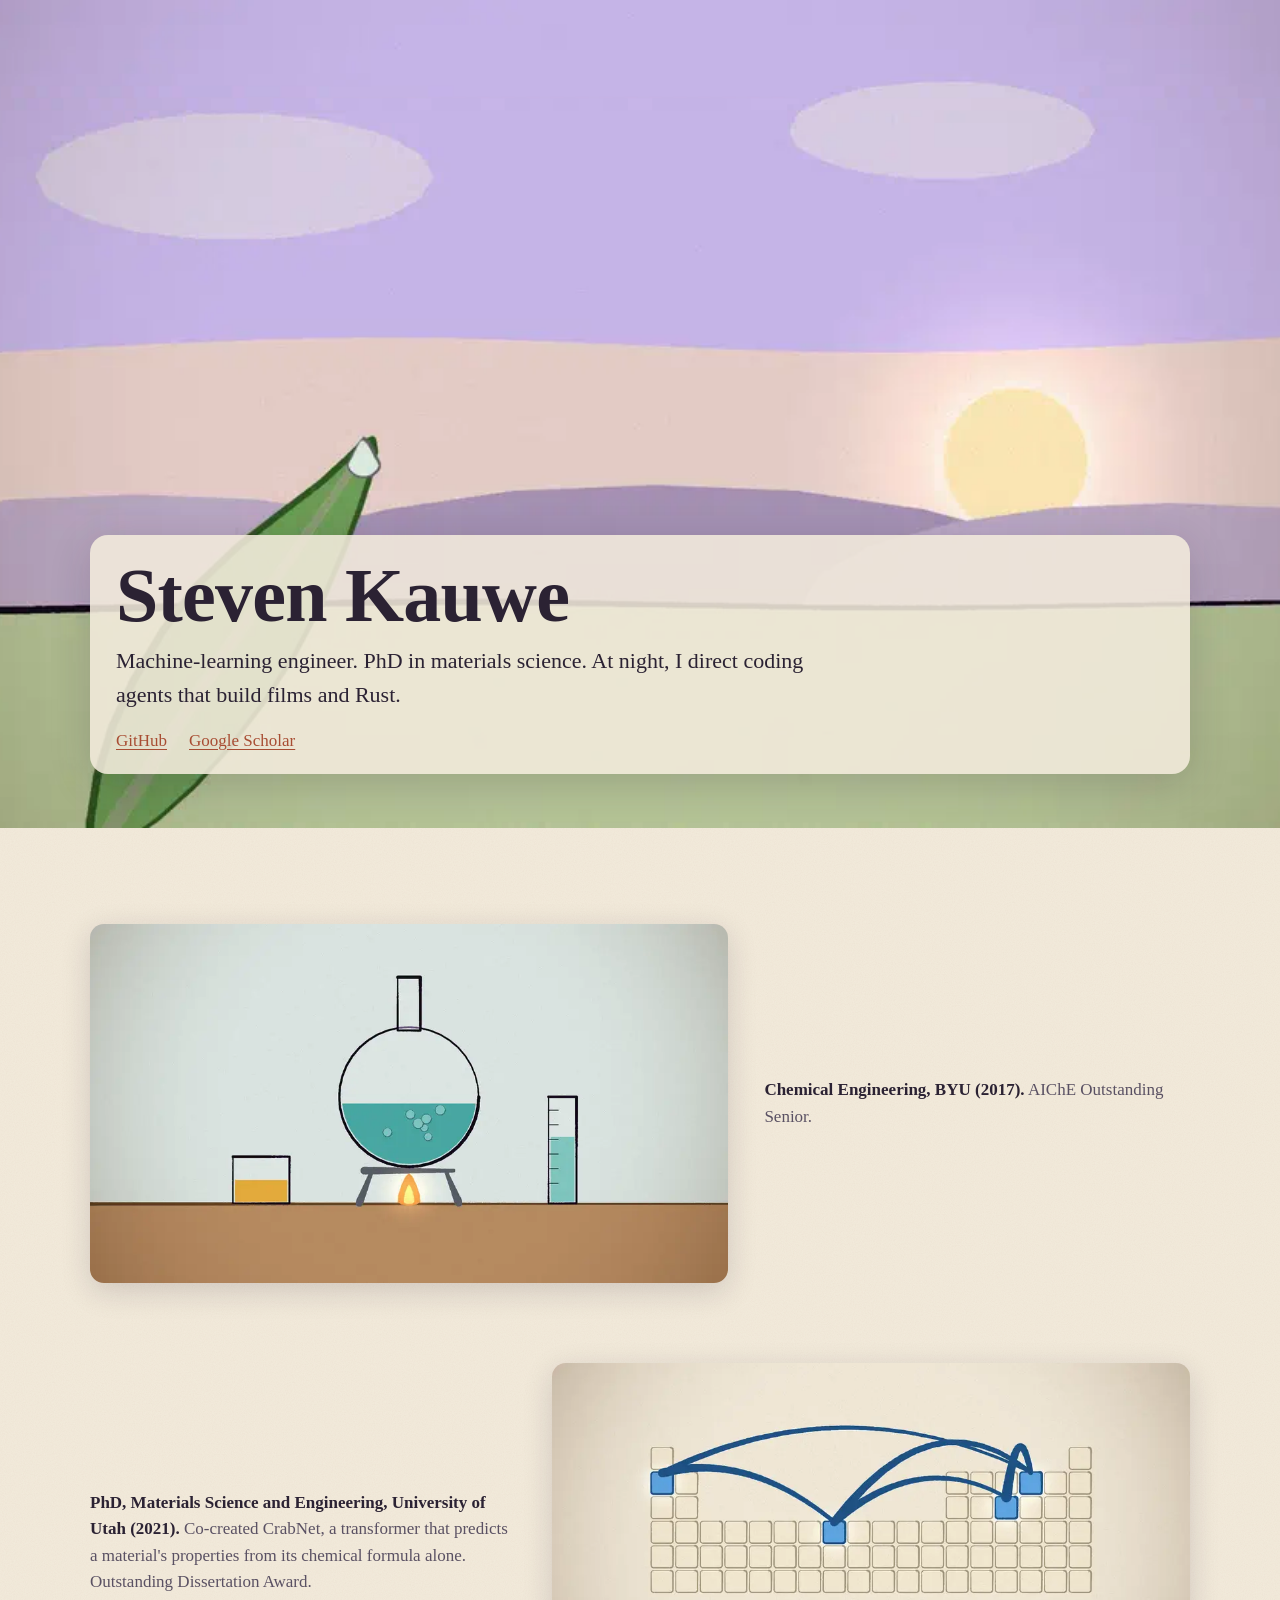
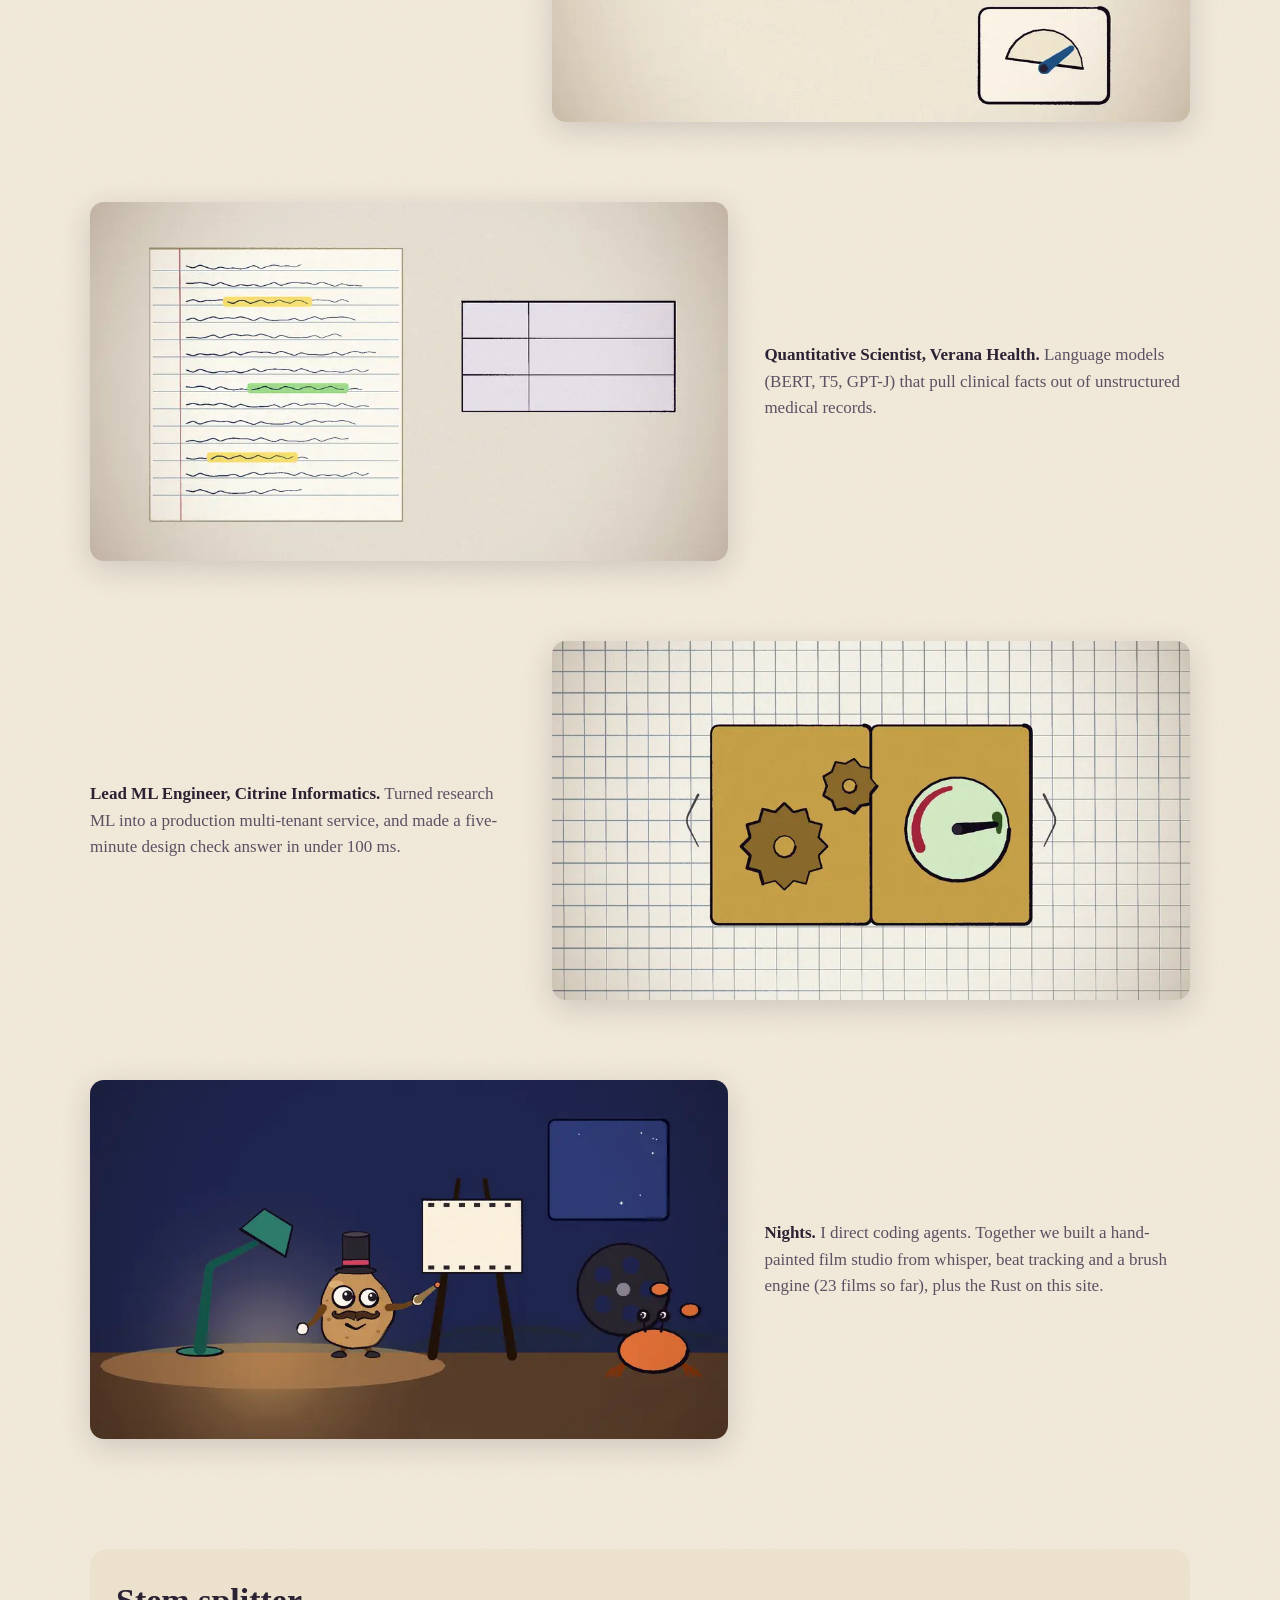
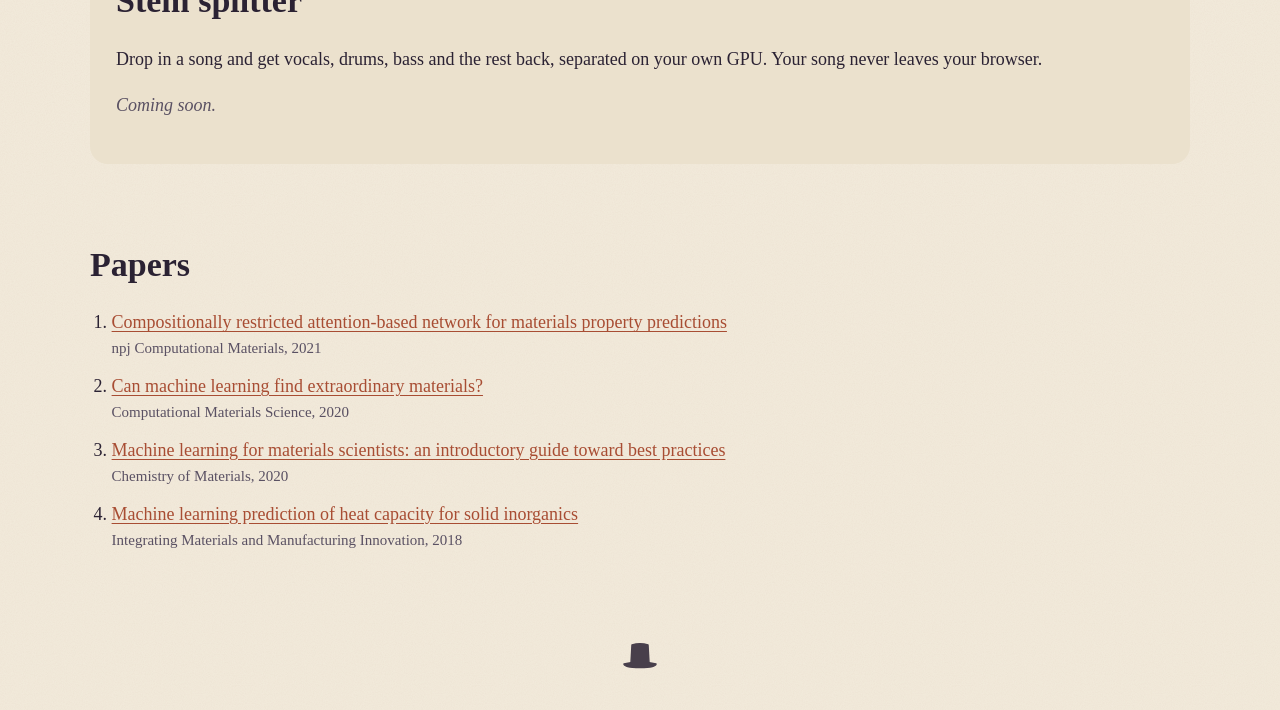
==== index.html @ c87d3f02 "Minor robustness: panel fallback, forced-colors hat, Career heading, favicon - .hero-text: plain var" ====
<!DOCTYPE html>
<html lang="en">
<head>
  <meta charset="utf-8">
  <meta name="viewport" content="width=device-width, initial-scale=1">
  <title>Steven Kauwe</title>
  <meta name="description" content="Machine-learning engineer. PhD in materials science. At night, I direct coding agents that build films and Rust.">
  <meta property="og:title" content="Steven Kauwe">
  <meta property="og:description" content="Machine-learning engineer. PhD in materials science. At night, I direct coding agents that build films and Rust.">
  <meta property="og:image" content="https://stevenkauwe.github.io/img/loops/hero-still.webp">
  <link rel="icon" href="img/hat.svg">
  <link rel="stylesheet" href="style.css">
  <script src="loops.js" defer></script>
</head>
<body>
  <header class="hero">
    <img class="loop" data-loop="img/loops/hero.webp" src="img/loops/hero-still.webp" width="960" height="540" alt="">
    <div class="hero-text">
      <h1>Steven Kauwe</h1>
      <p class="lede">Machine-learning engineer. PhD in materials science. At night, I direct coding agents that build films and Rust.</p>
      <nav class="links" aria-label="Elsewhere">
        <a href="https://github.com/StevenKauwe">GitHub</a>
        <a href="https://scholar.google.com/citations?user=4r-K7YAAAAAJ">Google Scholar</a>
      </nav>
    </div>
  </header>

  <main>
    <section class="chapters" aria-labelledby="career-h">
      <h2 id="career-h" class="vh">Career</h2>
      <figure class="chapter">
        <img class="loop" data-loop="img/loops/byu.webp" src="img/loops/byu-still.webp" width="960" height="540" loading="lazy"
          alt="Painted loop: lab glassware on a bench; a flask bubbles over into a column of mixing colour.">
        <figcaption><strong>Chemical Engineering, BYU (2017).</strong> AIChE Outstanding Senior.</figcaption>
      </figure>
      <figure class="chapter">
        <img class="loop" data-loop="img/loops/utah.webp" src="img/loops/utah-still.webp" width="960" height="540" loading="lazy"
          alt="Painted loop: periodic-table tiles light up as a formula assembles; ink attention lines arc between the elements and a number blooms out.">
        <figcaption><strong>PhD, Materials Science and Engineering, University of Utah (2021).</strong> Co-created CrabNet, a transformer that predicts a material's properties from its chemical formula alone. Outstanding Dissertation Award.</figcaption>
      </figure>
      <figure class="chapter">
        <img class="loop" data-loop="img/loops/verana.webp" src="img/loops/verana-still.webp" width="960" height="540" loading="lazy"
          alt="Painted loop: a pile of handwritten notes; highlighted phrases lift off the page and settle into a tidy table.">
        <figcaption><strong>Quantitative Scientist, Verana Health.</strong> Language models (BERT, T5, GPT-J) that pull clinical facts out of unstructured medical records.</figcaption>
      </figure>
      <figure class="chapter">
        <img class="loop" data-loop="img/loops/citrine.webp" src="img/loops/citrine-still.webp" width="960" height="540" loading="lazy"
          alt="Painted loop: a notebook sketch folds itself into a humming machine with gears and gauges, and a dial snaps from five minutes to under a hundred milliseconds.">
        <figcaption><strong>Lead ML Engineer, Citrine Informatics.</strong> Turned research ML into a production multi-tenant service, and made a five-minute design check answer in under 100 ms.</figcaption>
      </figure>
      <figure class="chapter">
        <img class="loop" data-loop="img/loops/nights.webp" src="img/loops/nights-still.webp" width="960" height="540" loading="lazy"
          alt="Painted loop: a desk lamp at night; Spud the potato, in his top hat, paints a film cell while a small crab turns the reel.">
        <figcaption><strong>Nights.</strong> I direct coding agents. Together we built a hand-painted film studio from whisper, beat tracking and a brush engine (23 films so far), plus the Rust on this site.</figcaption>
      </figure>
    </section>

    <section class="splitter" id="stems" aria-labelledby="stems-h">
      <h2 id="stems-h">Stem splitter</h2>
      <p>Drop in a song and get vocals, drums, bass and the rest back, separated on your own GPU. Your song never leaves your browser.</p>
      <p class="soon">Coming soon.</p>
    </section>

    <section class="papers" aria-labelledby="papers-h">
      <h2 id="papers-h">Papers</h2>
      <ol>
        <li><a href="https://doi.org/10.1038/s41524-021-00545-1">Compositionally restricted attention-based network for materials property predictions</a> <span>npj Computational Materials, 2021</span></li>
        <li><a href="https://doi.org/10.1016/j.commatsci.2019.109498">Can machine learning find extraordinary materials?</a> <span>Computational Materials Science, 2020</span></li>
        <li><a href="https://doi.org/10.1021/acs.chemmater.0c01907">Machine learning for materials scientists: an introductory guide toward best practices</a> <span>Chemistry of Materials, 2020</span></li>
        <li><a href="https://doi.org/10.1007/s40192-018-0108-9">Machine learning prediction of heat capacity for solid inorganics</a> <span>Integrating Materials and Manufacturing Innovation, 2018</span></li>
      </ol>
    </section>
  </main>

  <footer>
    <a class="hat" href="potato/" title="This is the whole website" aria-label="A potato's music video"><span class="hat-mark"></span></a>
  </footer>
</body>
</html>
---- style.css ----
/* Paper and ink. Colour comes only from the paintings. */
:root {
  --paper: #f3ebdc; --paper-2: #ebe1cd; --ink: #2b2233; --ink-soft: #5a5163; --accent: #a84d33;
  --grain: url("data:image/svg+xml,%3Csvg xmlns='http://www.w3.org/2000/svg' width='240' height='240'%3E%3Cfilter id='n'%3E%3CfeTurbulence type='fractalNoise' baseFrequency='.9' numOctaves='3' stitchTiles='stitch'/%3E%3CfeColorMatrix values='0 0 0 0 .45 0 0 0 0 .36 0 0 0 0 .25 0 0 0 .09 0'/%3E%3C/filter%3E%3Crect width='240' height='240' filter='url(%23n)'/%3E%3C/svg%3E");
  color-scheme: light dark;
}
@media (prefers-color-scheme: dark) {
  :root { --paper: #1f1b26; --paper-2: #29232f; --ink: #f1e8d8; --ink-soft: #c9bfae; --accent: #f2a283; }
}
* { box-sizing: border-box; }
html { -webkit-text-size-adjust: 100%; }
body {
  margin: 0; background: var(--paper) var(--grain); color: var(--ink);
  font: 18px/1.55 "Iowan Old Style", "Palatino Linotype", Palatino, Charter, Georgia, serif;
}
a { color: var(--accent); text-underline-offset: .18em; }
img { display: block; max-width: 100%; height: auto; }

.hero { position: relative; min-height: min(92vh, 860px); display: grid; align-items: end; overflow: hidden; }
.hero > img { position: absolute; inset: 0; width: 100%; height: 100%; object-fit: cover; }
.hero-text {
  position: relative; margin: 0 auto 6vh; width: min(1100px, calc(100% - 32px)); padding: 22px 26px 20px;
  background: var(--paper);
  background: color-mix(in srgb, var(--paper) 88%, transparent); border-radius: 18px;
  box-shadow: 0 10px 40px rgba(40, 25, 50, .18);
}
h1 { margin: 0; font-size: clamp(40px, 7vw, 76px); line-height: 1; letter-spacing: -.01em; }
.lede { margin: .5em 0 .7em; max-width: 34em; font-size: clamp(18px, 2.2vw, 22px); color: var(--ink); }
.links { display: flex; gap: 22px; flex-wrap: wrap; font-size: 17px; }

main { width: min(1100px, calc(100% - 32px)); margin: 0 auto; }
h2 { font-size: clamp(26px, 3.4vw, 34px); margin: 2.2em 0 .5em; }

.chapters { display: grid; gap: clamp(36px, 7vw, 80px); margin-top: clamp(40px, 8vw, 96px); }
.chapter { margin: 0; display: grid; gap: 14px; }
.chapter img { border-radius: 14px; box-shadow: 0 8px 30px rgba(40, 25, 50, .16); background: var(--paper-2); aspect-ratio: 16 / 9; }
.chapter figcaption { font-size: 17px; max-width: 46em; color: var(--ink-soft); }
.chapter figcaption strong { color: var(--ink); }
@media (min-width: 900px) {
  .chapter { grid-template-columns: 3fr 2fr; align-items: center; gap: 36px; }
  /* alternate sides, keeping the painting in the wider column */
  .chapter:nth-of-type(even) { grid-template-columns: 2fr 3fr; }
  .chapter:nth-of-type(even) img { order: 2; }
}

.splitter { margin-top: clamp(48px, 9vw, 110px); padding: 26px; border-radius: 18px; background: var(--paper-2); }
.splitter h2 { margin-top: 0; }
.soon { font-style: italic; color: var(--ink-soft); }

.papers ol { padding-left: 1.2em; display: grid; gap: .7em; }
.papers span { display: block; font-size: 15px; color: var(--ink-soft); }

footer { display: grid; place-items: center; padding: 70px 16px 40px; }
/* the hat is a mask filled with the ink colour, so it follows light and dark */
.hat-mark { display: block; width: 36px; height: 30px; background: var(--ink); opacity: .85; transition: transform .25s;
  -webkit-mask: url(img/hat.svg) center / contain no-repeat; mask: url(img/hat.svg) center / contain no-repeat; }
.hat:hover .hat-mark { transform: rotate(-12deg) translateY(-3px); opacity: 1; }
@media (forced-colors: active) { .hat-mark { forced-color-adjust: none; background: LinkText; } }

.vh { position: absolute; width: 1px; height: 1px; margin: -1px; padding: 0; overflow: hidden; clip: rect(0 0 0 0); white-space: nowrap; border: 0; }
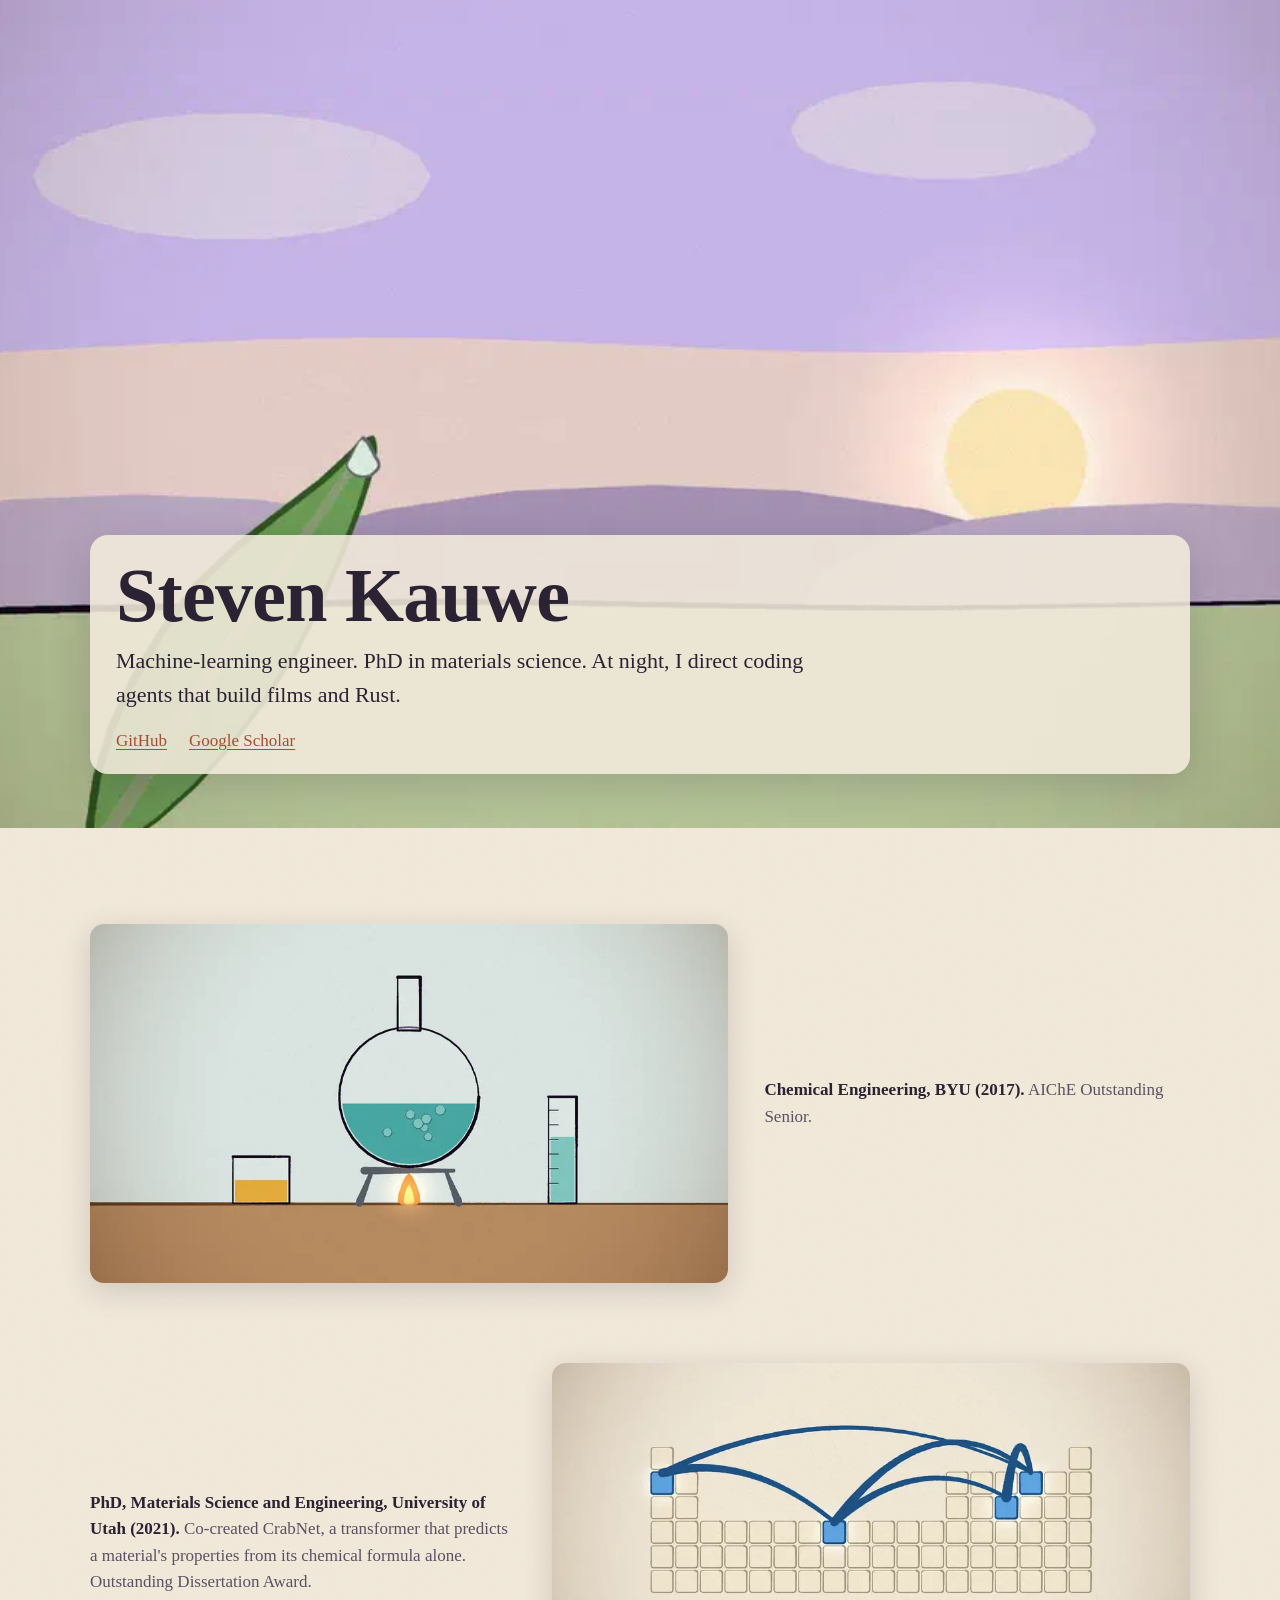
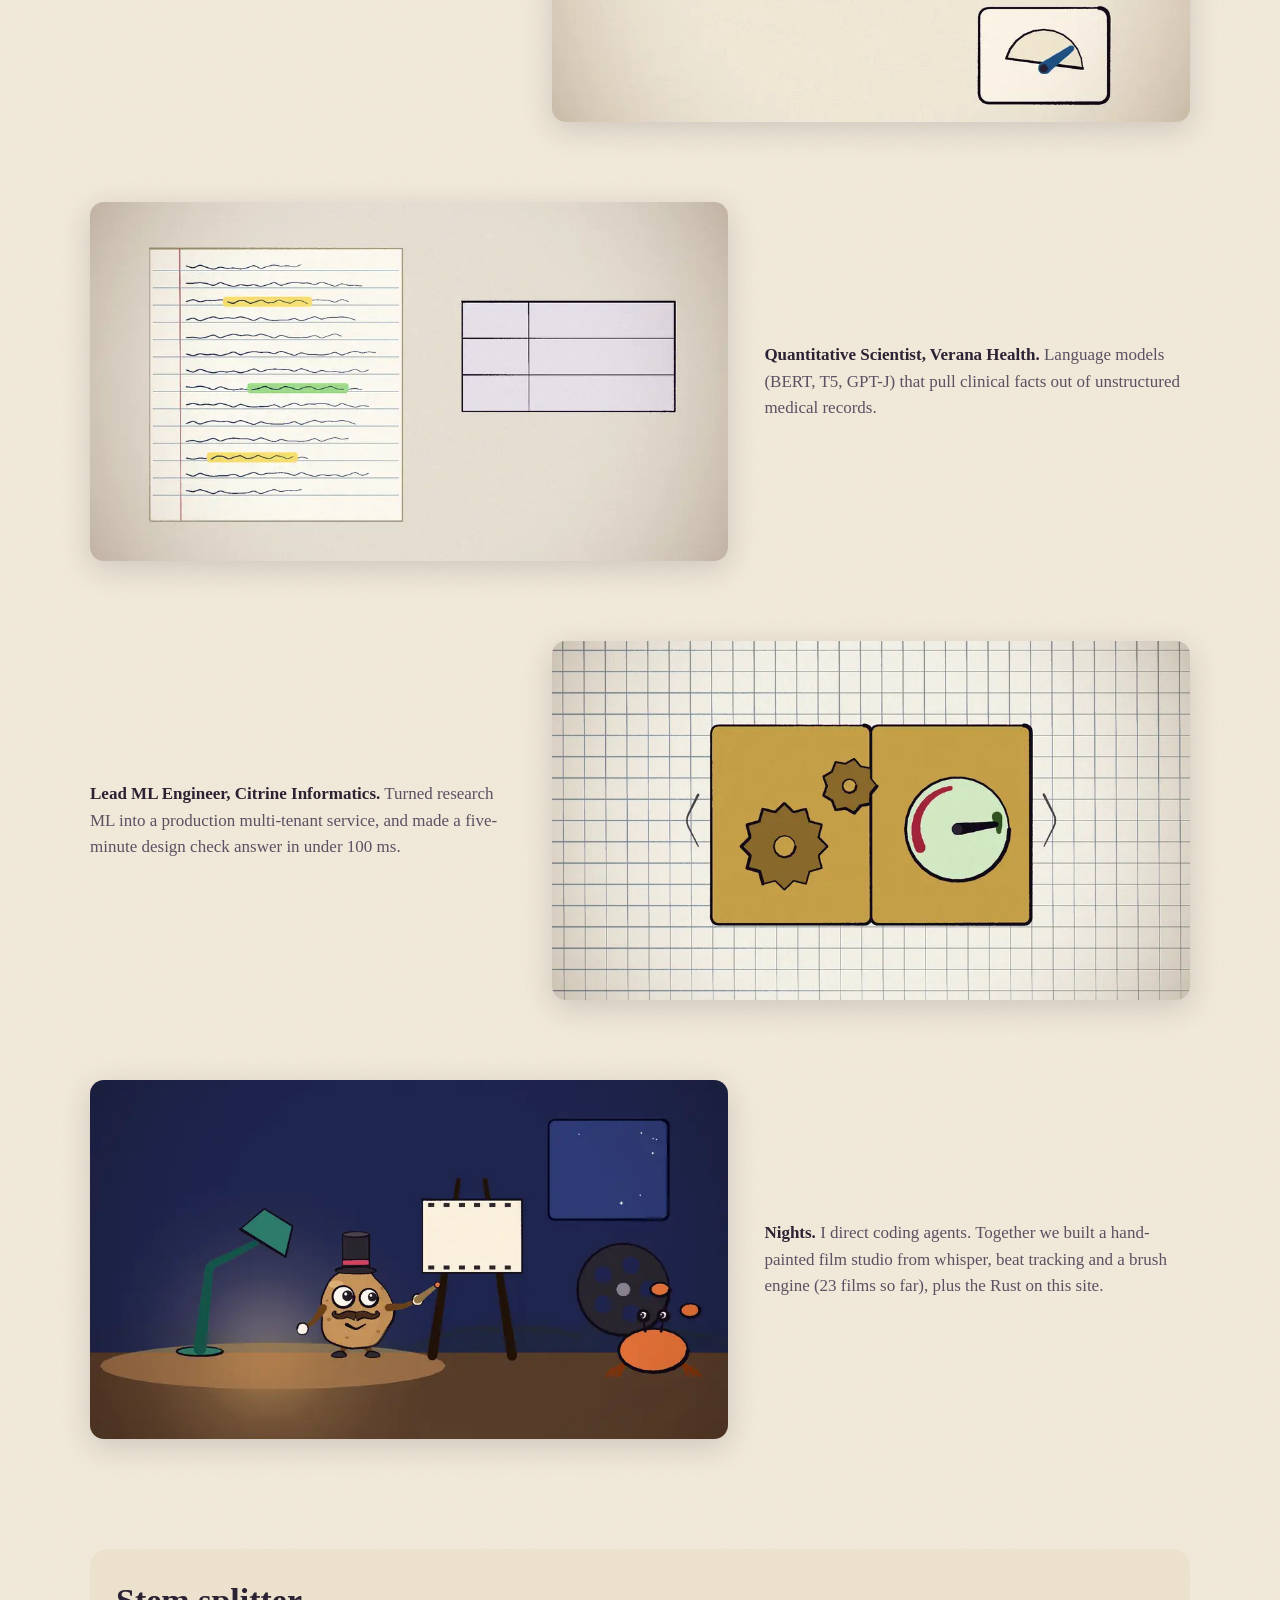
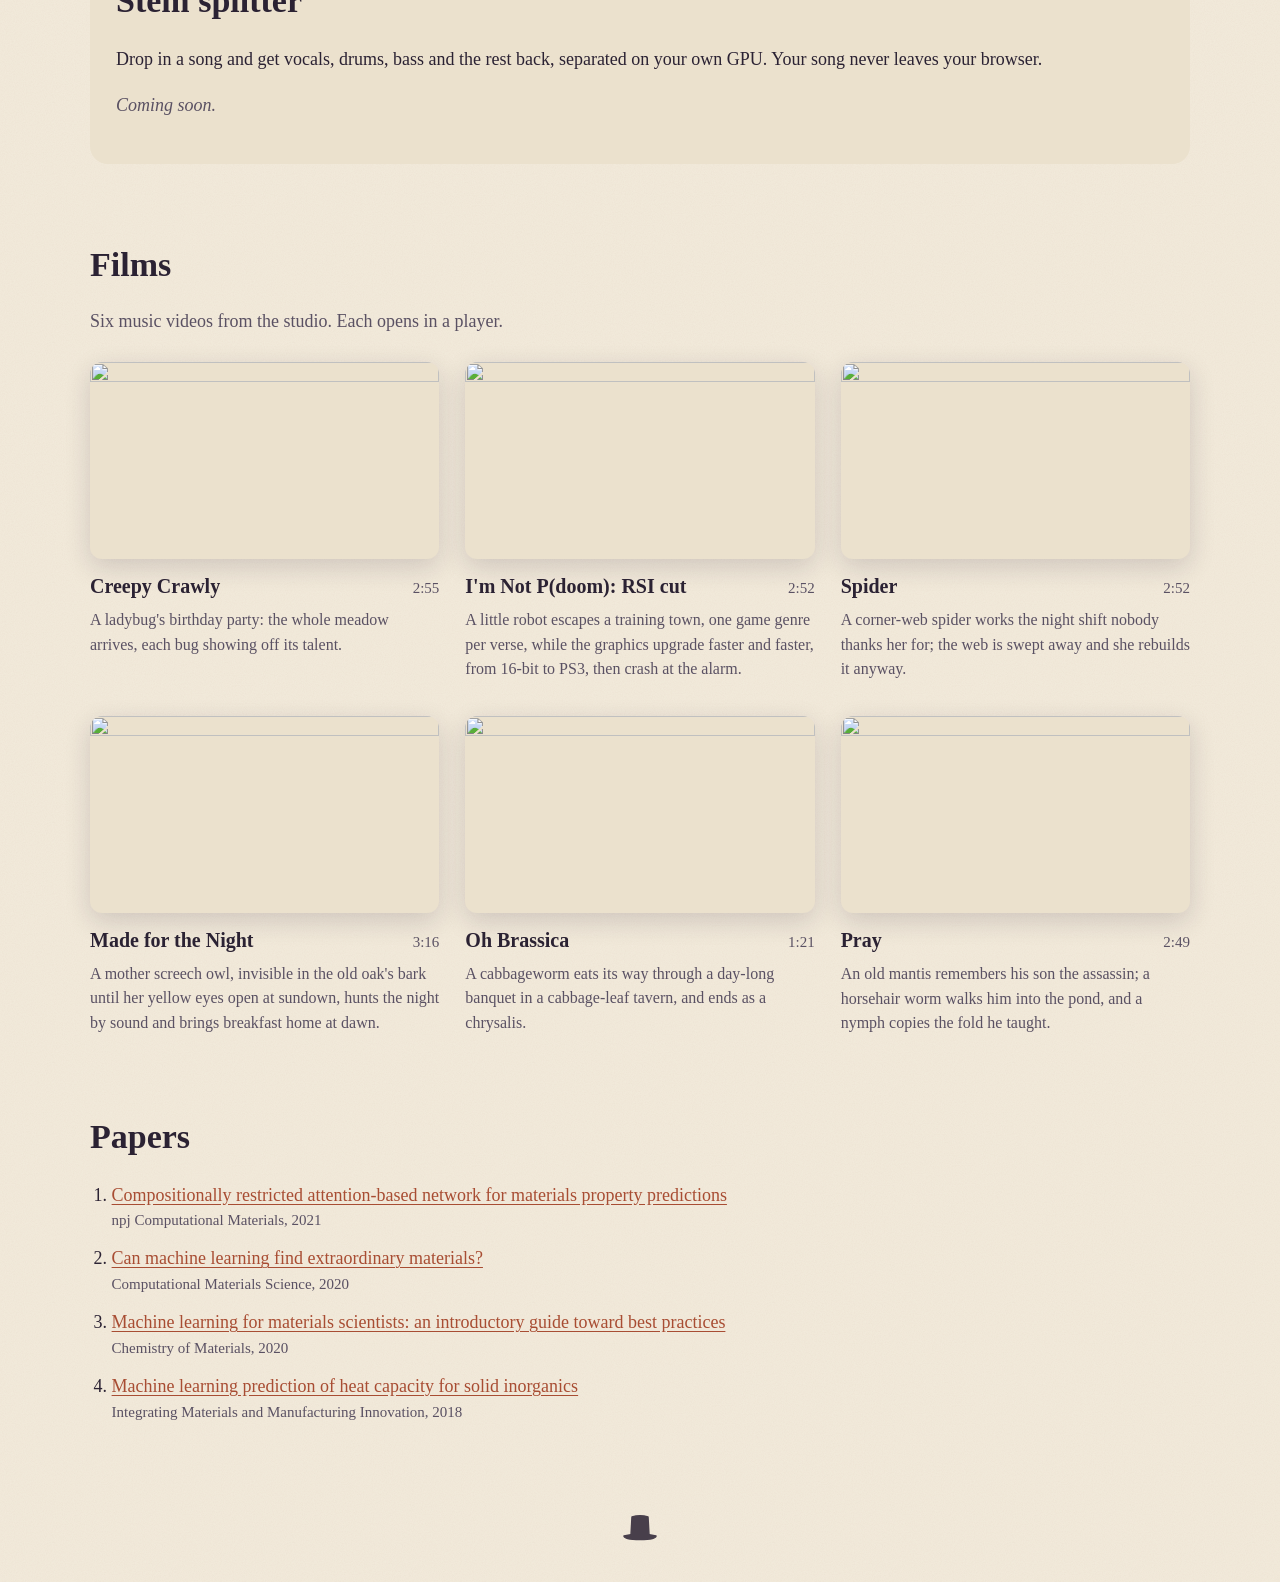
==== commit 844c5043: "Films gallery: six preview loops and a dialog player streaming from /films/ Co-Authored-By: Claude O" ====
--- a/index.html
+++ b/index.html
@@ -11,6 +11,7 @@
   <link rel="icon" href="img/hat.svg">
   <link rel="stylesheet" href="style.css">
   <script src="loops.js" defer></script>
+  <script src="films.js" defer></script>
 </head>
 <body>
   <header class="hero">
@@ -61,6 +62,25 @@
       <p class="soon">Coming soon.</p>
     </section>
 
+    <section class="films" id="films" aria-labelledby="films-h">
+      <h2 id="films-h">Films</h2>
+      <p class="films-lede">Six music videos from the studio. Each opens in a player.</p>
+      <ul class="film-grid">
+        <li><a class="film" href="/films/creepy-crawly.mp4"><img class="loop" data-loop="/films/creepy-crawly.webp" src="/films/creepy-crawly-poster.webp" width="960" height="540" loading="lazy" alt=""><span class="film-name">Creepy Crawly</span><span class="film-len">2:55</span></a>
+          <p>A ladybug's birthday party: the whole meadow arrives, each bug showing off its talent.</p></li>
+        <li><a class="film" href="/films/im-not-pdoom-rsi.mp4"><img class="loop" data-loop="/films/im-not-pdoom-rsi.webp" src="/films/im-not-pdoom-rsi-poster.webp" width="960" height="540" loading="lazy" alt=""><span class="film-name">I'm Not P(doom): RSI cut</span><span class="film-len">2:52</span></a>
+          <p>A little robot escapes a training town, one game genre per verse, while the graphics upgrade faster and faster, from 16-bit to PS3, then crash at the alarm.</p></li>
+        <li><a class="film" href="/films/spider.mp4"><img class="loop" data-loop="/films/spider.webp" src="/films/spider-poster.webp" width="960" height="540" loading="lazy" alt=""><span class="film-name">Spider</span><span class="film-len">2:52</span></a>
+          <p>A corner-web spider works the night shift nobody thanks her for; the web is swept away and she rebuilds it anyway.</p></li>
+        <li><a class="film" href="/films/made-for-the-night.mp4"><img class="loop" data-loop="/films/made-for-the-night.webp" src="/films/made-for-the-night-poster.webp" width="960" height="540" loading="lazy" alt=""><span class="film-name">Made for the Night</span><span class="film-len">3:16</span></a>
+          <p>A mother screech owl, invisible in the old oak's bark until her yellow eyes open at sundown, hunts the night by sound and brings breakfast home at dawn.</p></li>
+        <li><a class="film" href="/films/oh-brassica.mp4"><img class="loop" data-loop="/films/oh-brassica.webp" src="/films/oh-brassica-poster.webp" width="960" height="540" loading="lazy" alt=""><span class="film-name">Oh Brassica</span><span class="film-len">1:21</span></a>
+          <p>A cabbageworm eats its way through a day-long banquet in a cabbage-leaf tavern, and ends as a chrysalis.</p></li>
+        <li><a class="film" href="/films/pray.mp4"><img class="loop" data-loop="/films/pray.webp" src="/films/pray-poster.webp" width="960" height="540" loading="lazy" alt=""><span class="film-name">Pray</span><span class="film-len">2:49</span></a>
+          <p>An old mantis remembers his son the assassin; a horsehair worm walks him into the pond, and a nymph copies the fold he taught.</p></li>
+      </ul>
+    </section>
+
     <section class="papers" aria-labelledby="papers-h">
       <h2 id="papers-h">Papers</h2>
       <ol>
@@ -75,5 +95,11 @@
   <footer>
     <a class="hat" href="potato/" title="This is the whole website" aria-label="A potato's music video"><span class="hat-mark"></span></a>
   </footer>
+
+  <dialog class="player" aria-labelledby="player-title">
+    <p class="player-title" id="player-title"></p>
+    <form method="dialog"><button class="player-close" aria-label="Close the film">×</button></form>
+    <video controls playsinline preload="none"></video>
+  </dialog>
 </body>
 </html>
--- a/style.css
+++ b/style.css
@@ -58,3 +58,23 @@
 @media (forced-colors: active) { .hat-mark { forced-color-adjust: none; background: LinkText; } }
 
 .vh { position: absolute; width: 1px; height: 1px; margin: -1px; padding: 0; overflow: hidden; clip: rect(0 0 0 0); white-space: nowrap; border: 0; }
+
+.films-lede { color: var(--ink-soft); margin-top: 0; }
+.film-grid { list-style: none; margin: 26px 0 0; padding: 0; display: grid; gap: 34px 26px;
+  grid-template-columns: repeat(auto-fill, minmax(min(100%, 300px), 1fr)); }
+.film { display: grid; grid-template-columns: 1fr auto; align-items: baseline; gap: 12px 12px; color: var(--ink); text-decoration: none; }
+.film img { grid-column: 1 / -1; width: 100%; aspect-ratio: 16 / 9; border-radius: 12px; background: var(--paper-2);
+  box-shadow: 0 8px 26px rgba(40, 25, 50, .16); transition: transform .2s; }
+.film:hover img, .film:focus-visible img { transform: translateY(-3px); }
+.film:focus-visible { outline: 2px solid var(--accent); outline-offset: 6px; border-radius: 12px; }
+.film-name { font-size: 20px; font-weight: 600; }
+.film-len { font-size: 15px; color: var(--ink-soft); font-variant-numeric: tabular-nums; }
+.film-grid p { margin: 6px 0 0; font-size: 16px; color: var(--ink-soft); }
+@media (prefers-reduced-motion: reduce) { .film img { transition: none; } .film:hover img { transform: none; } }
+
+.player { width: min(1280px, calc(100vw - 32px)); max-width: none; padding: 52px 0 0; border: 0; background: transparent; color: #f1e8d8; overflow: visible; }
+.player::backdrop { background: rgba(18, 14, 24, .86); }
+.player video { display: block; width: 100%; aspect-ratio: 16 / 9; border-radius: 14px; background: #000; }
+.player-title { position: absolute; left: 2px; top: 12px; margin: 0; font-size: 19px; }
+.player form { position: absolute; right: 0; top: 2px; margin: 0; }
+.player-close { font: 32px/1 system-ui, sans-serif; color: #f1e8d8; background: none; border: 0; padding: 4px 8px; cursor: pointer; }
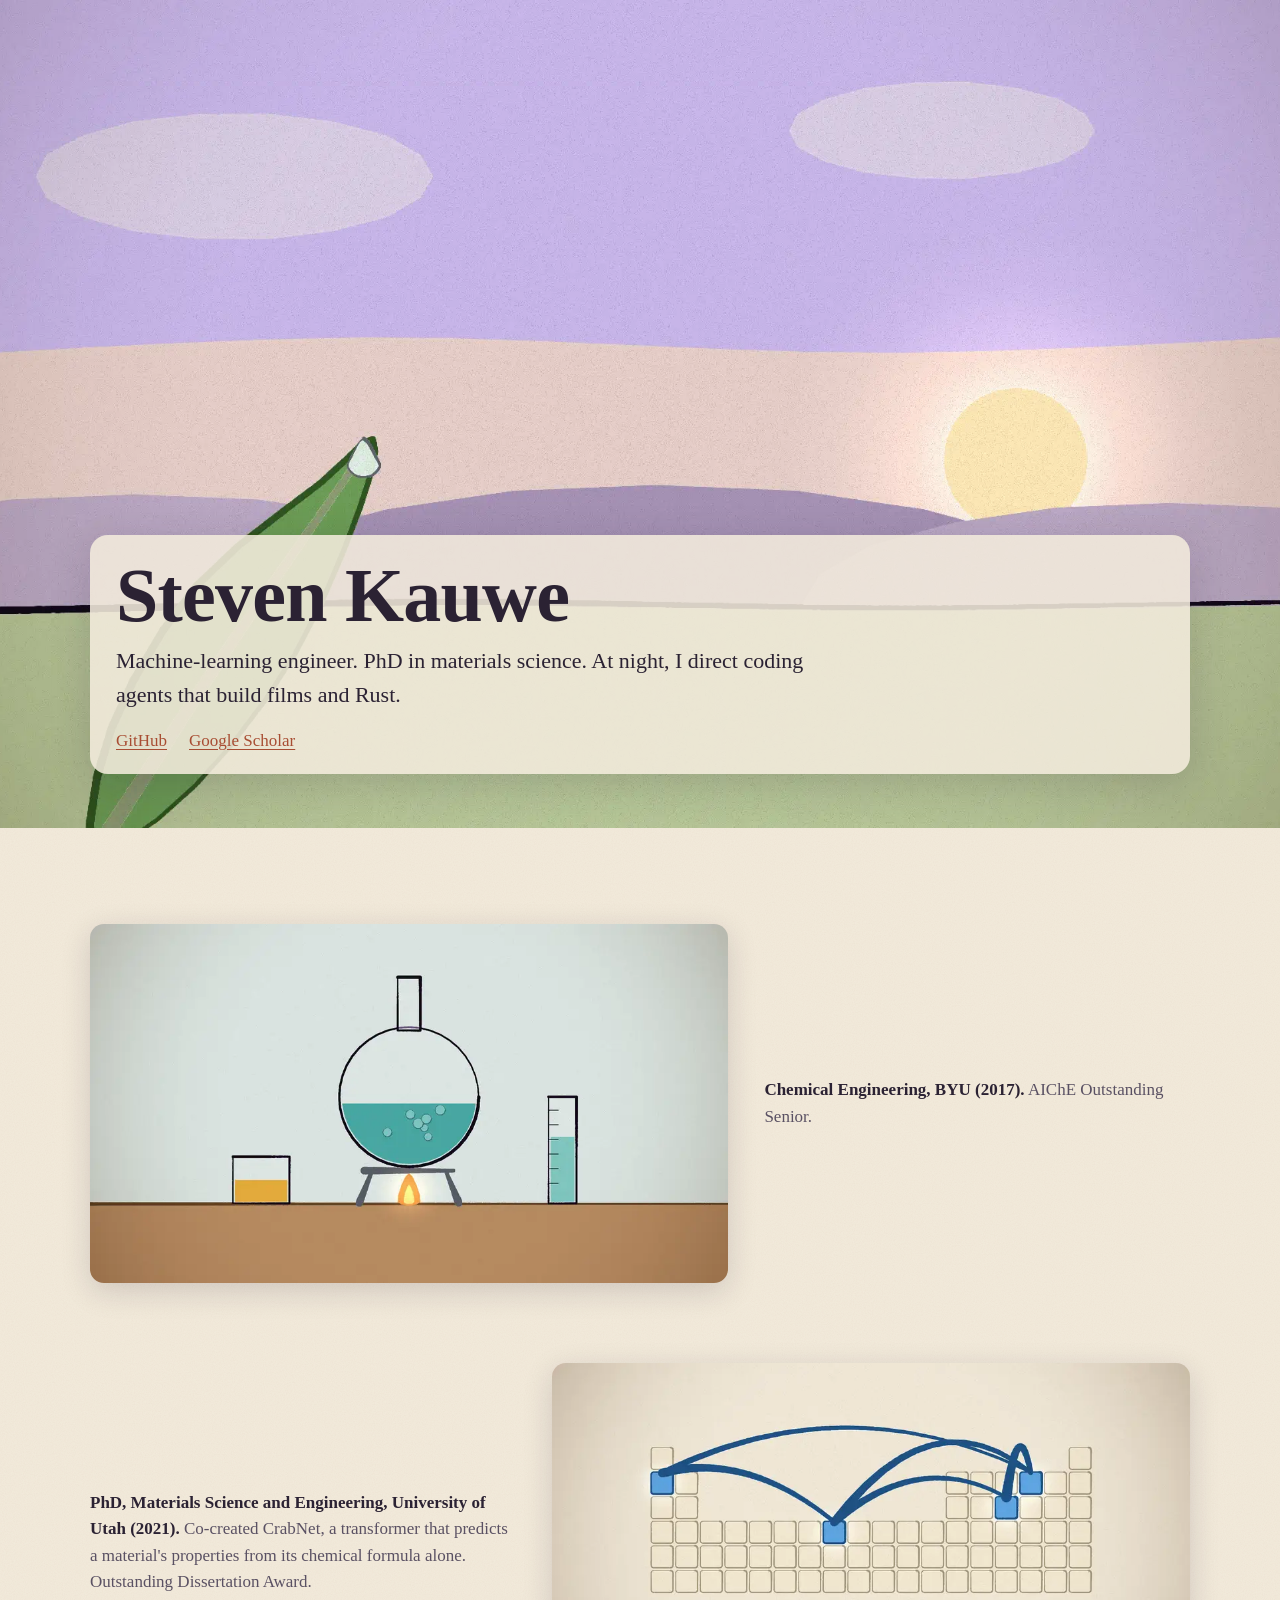
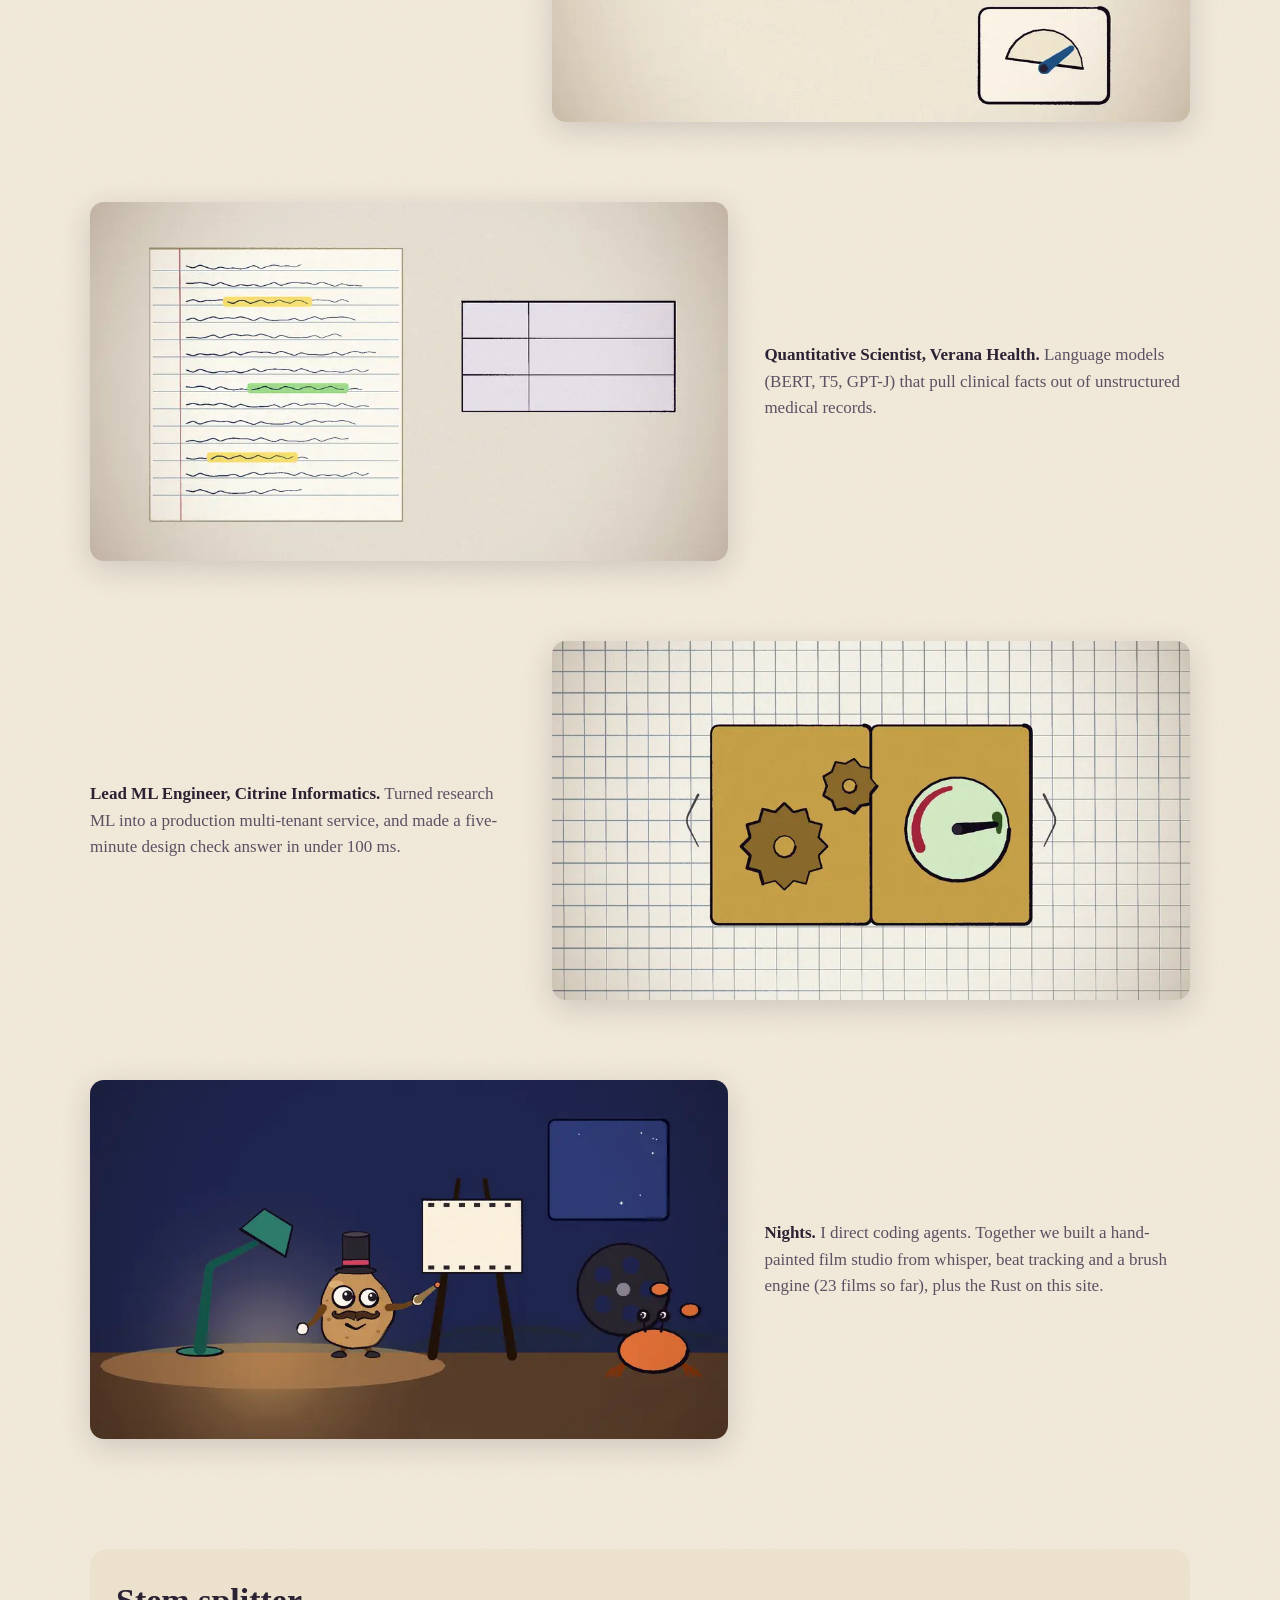
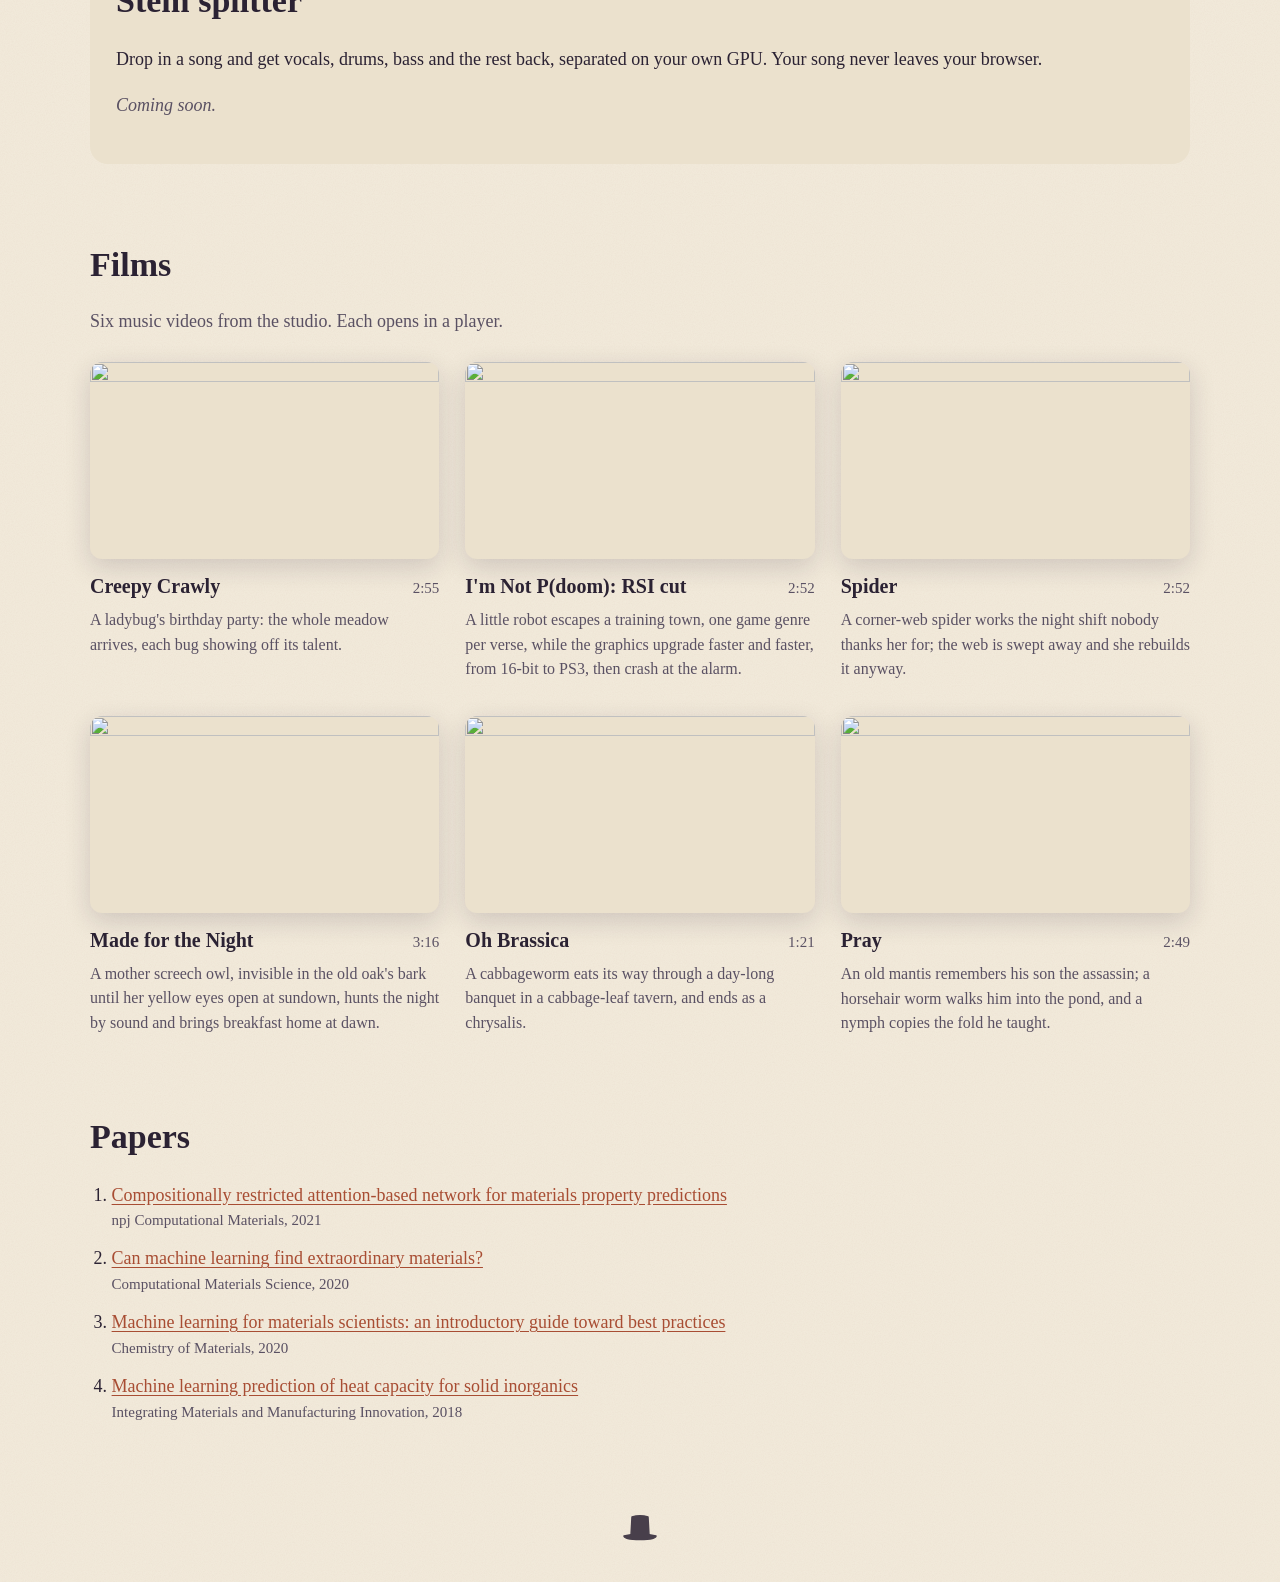
==== commit f1169b9f: "Hero at full HD: the loop and still were 960 wide, stretched full-screen The hero fills the viewport" ====
--- a/index.html
+++ b/index.html
@@ -15,7 +15,7 @@
 </head>
 <body>
   <header class="hero">
-    <img class="loop" data-loop="img/loops/hero.webp" src="img/loops/hero-still.webp" width="960" height="540" alt="">
+    <img class="loop" data-loop="img/loops/hero.webp" src="img/loops/hero-still.webp" width="1920" height="1080" alt="">
     <div class="hero-text">
       <h1>Steven Kauwe</h1>
       <p class="lede">Machine-learning engineer. PhD in materials science. At night, I direct coding agents that build films and Rust.</p>
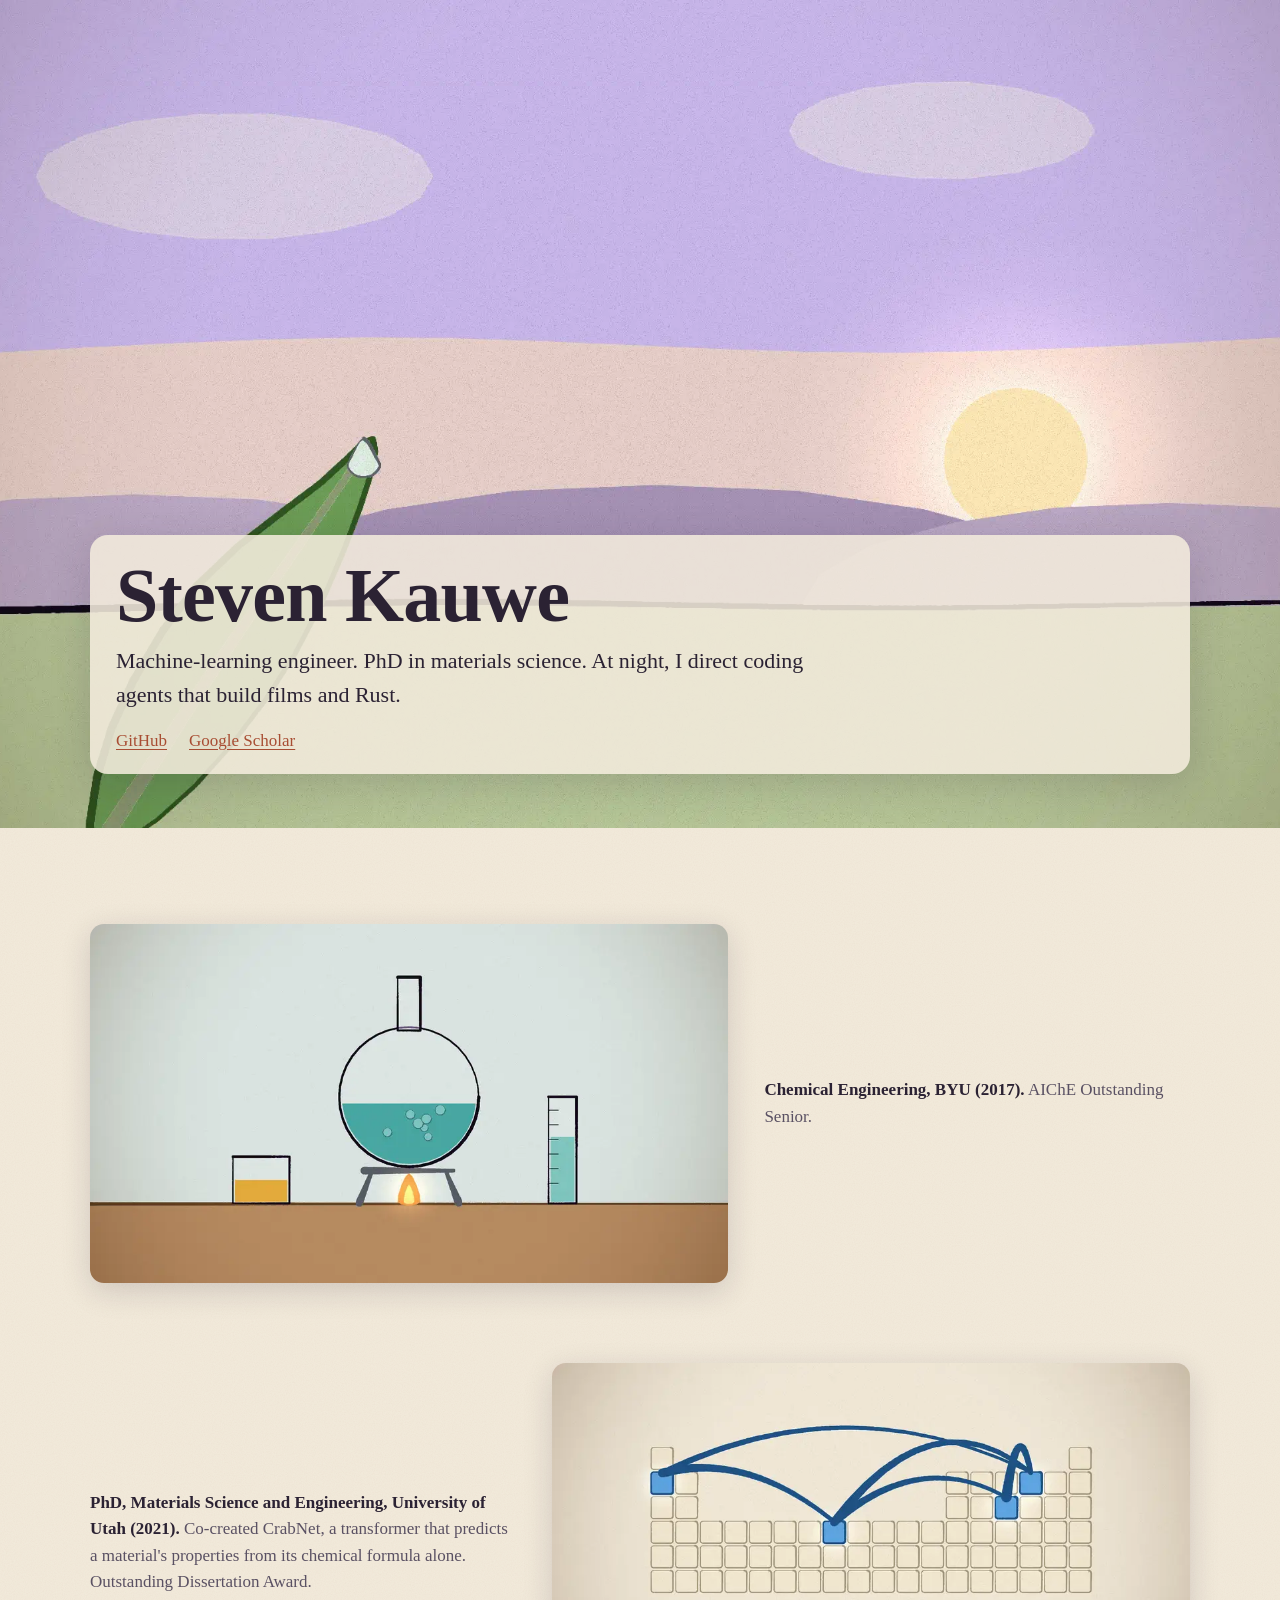
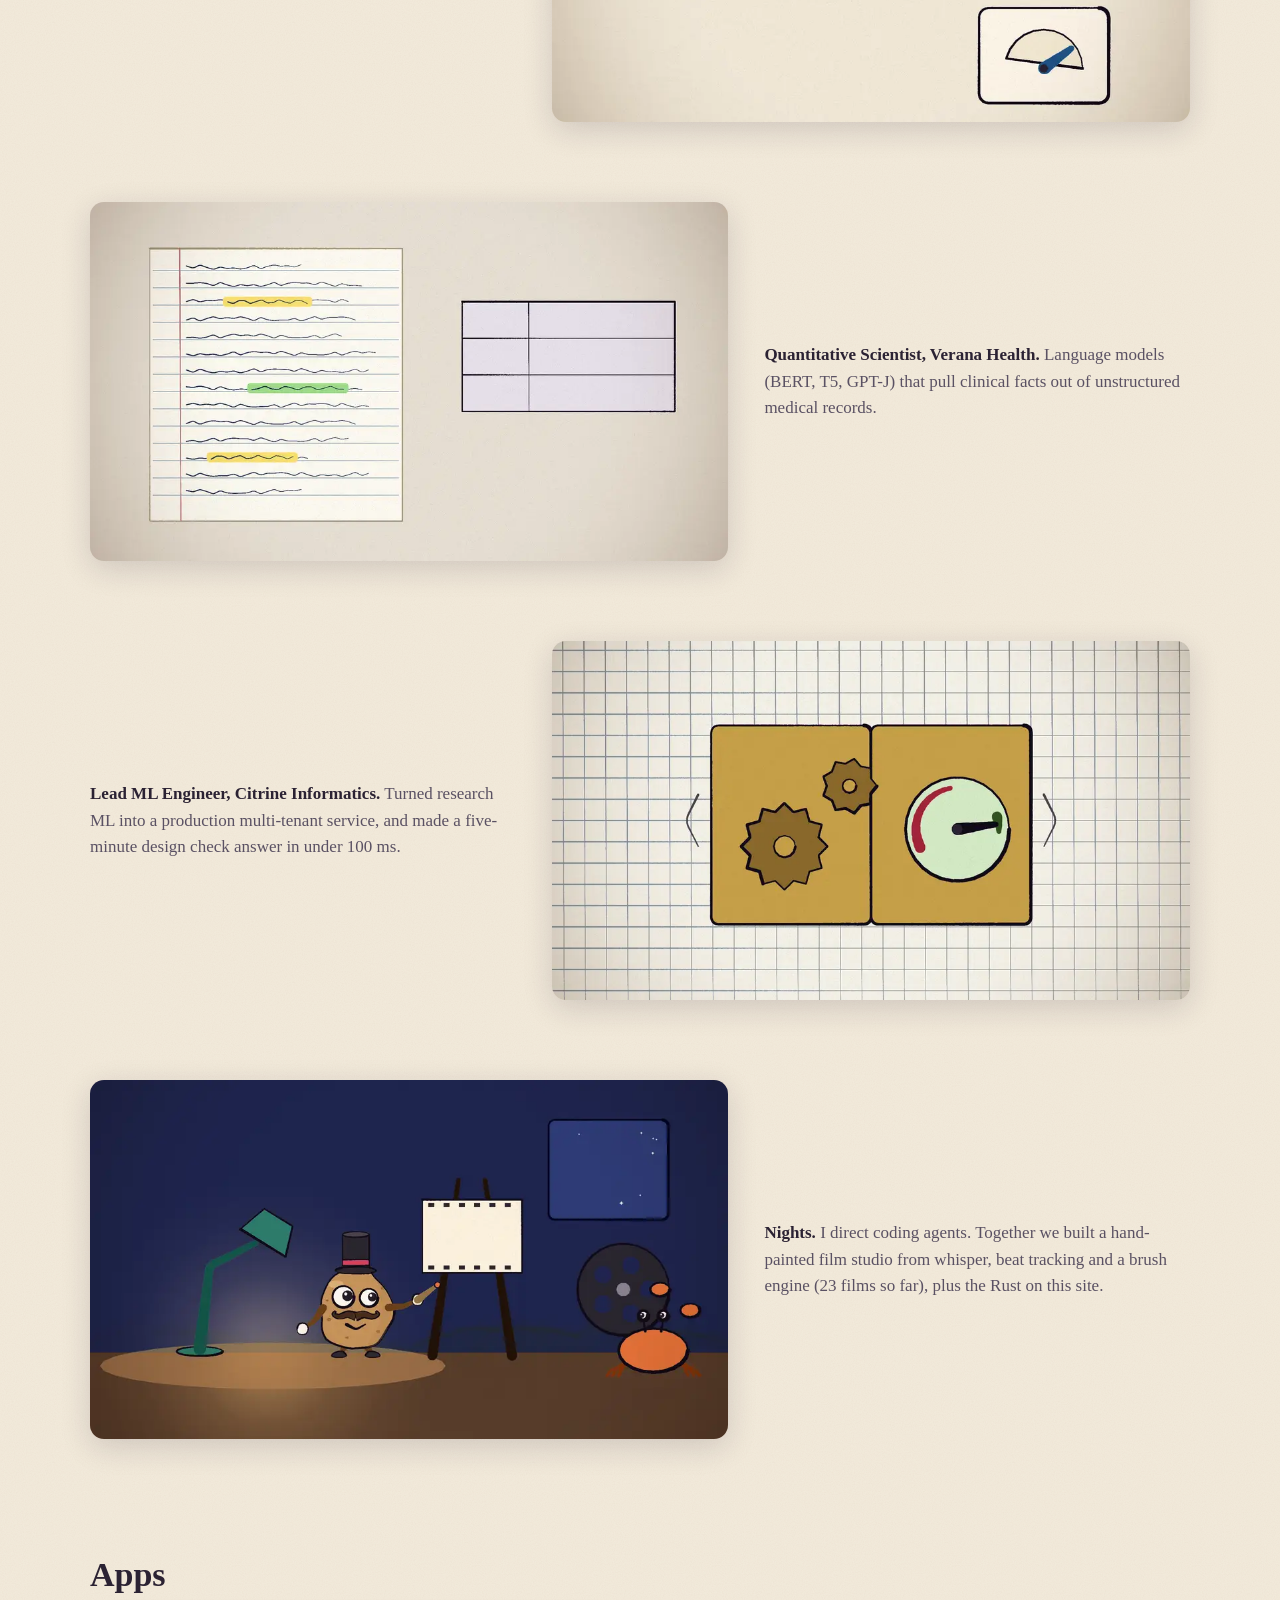
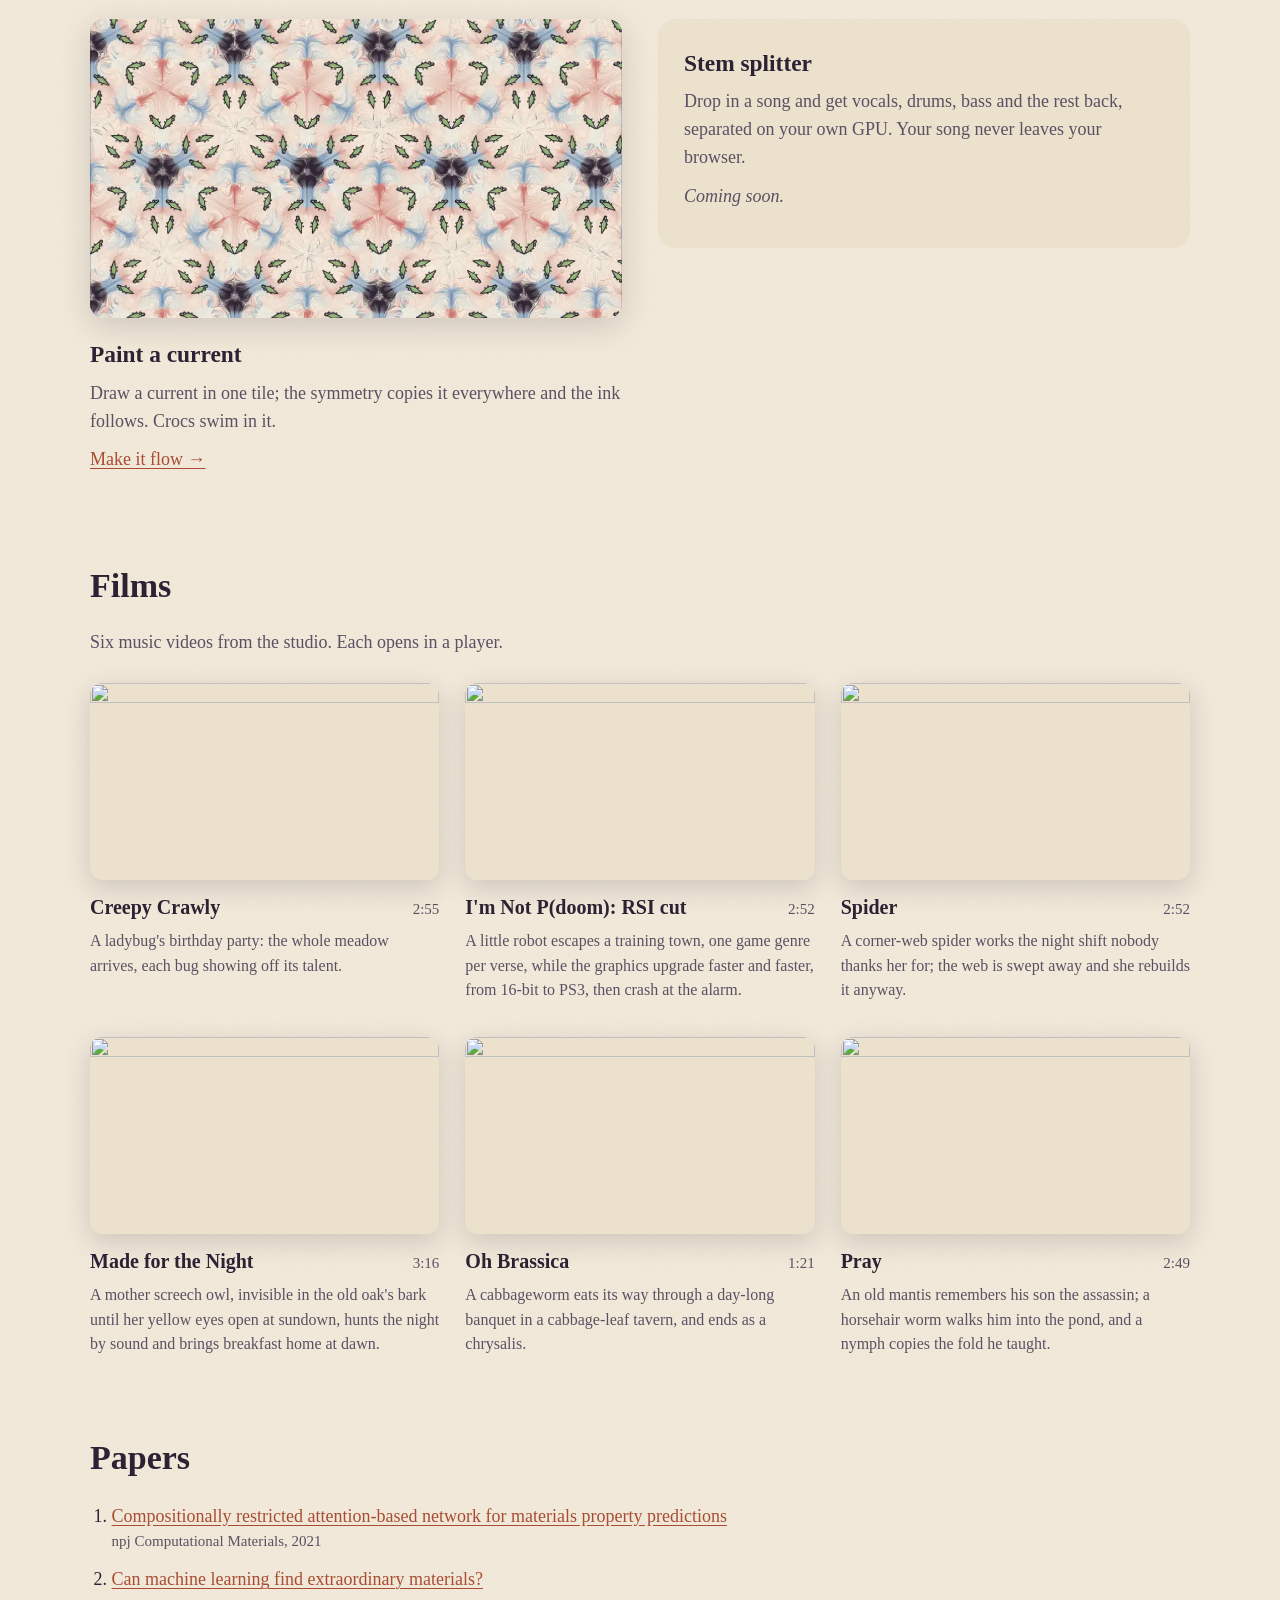
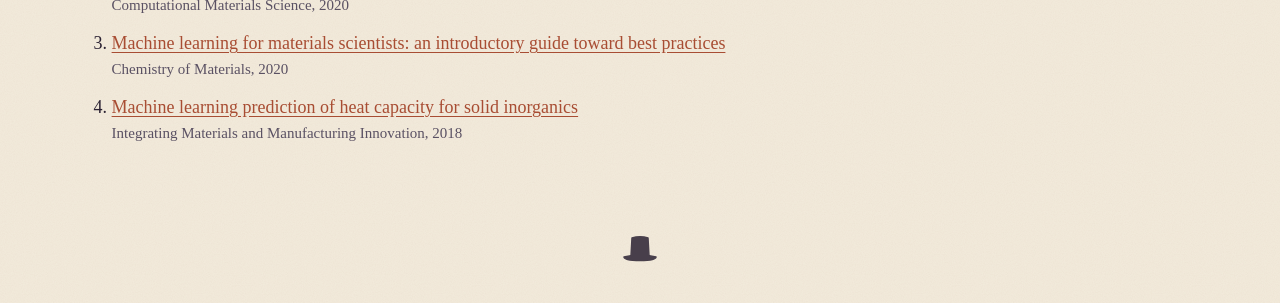
==== commit a8a02a58: "Escher's crocodiles: Flow, painted currents under the 17 wallpaper groups Home gets an Apps section " ====
--- a/index.html
+++ b/index.html
@@ -56,10 +56,22 @@
       </figure>
     </section>
 
-    <section class="splitter" id="stems" aria-labelledby="stems-h">
-      <h2 id="stems-h">Stem splitter</h2>
-      <p>Drop in a song and get vocals, drums, bass and the rest back, separated on your own GPU. Your song never leaves your browser.</p>
-      <p class="soon">Coming soon.</p>
+    <section class="apps" aria-labelledby="apps-h">
+      <h2 id="apps-h">Apps</h2>
+      <div class="app-grid">
+        <article class="app" id="flow" aria-labelledby="flow-h">
+          <a class="app-pic" href="escher/" tabindex="-1" aria-hidden="true"><img src="escher/still.webp" width="960" height="540" loading="lazy" alt=""></a>
+          <h3 id="flow-h"><a href="escher/">Paint a current</a></h3>
+          <p>Draw a current in one tile; the symmetry copies it everywhere and the ink follows. Crocs swim in it.</p>
+          <p><a href="escher/">Make it flow →</a></p>
+        </article>
+
+        <article class="app" id="stems" aria-labelledby="stems-h">
+          <h3 id="stems-h">Stem splitter</h3>
+          <p>Drop in a song and get vocals, drums, bass and the rest back, separated on your own GPU. Your song never leaves your browser.</p>
+          <p class="soon">Coming soon.</p>
+        </article>
+      </div>
     </section>
 
     <section class="films" id="films" aria-labelledby="films-h">
--- a/style.css
+++ b/style.css
@@ -43,8 +43,17 @@
   .chapter:nth-of-type(even) img { order: 2; }
 }
 
-.splitter { margin-top: clamp(48px, 9vw, 110px); padding: 26px; border-radius: 18px; background: var(--paper-2); }
-.splitter h2 { margin-top: 0; }
+.apps { margin-top: clamp(48px, 9vw, 110px); }
+.app-grid { display: grid; gap: 40px 36px; align-items: start; }
+@media (min-width: 900px) { .app-grid { grid-template-columns: 1fr 1fr; } }
+.app h3 { margin: 18px 0 .3em; font-size: 1.3em; }
+.app h3 a { color: var(--ink); text-decoration: none; }
+.app h3 a:hover { text-decoration: underline; }
+.app p { margin: 0 0 .6em; max-width: 34em; color: var(--ink-soft); }
+.app-pic { display: block; }
+.app img { display: block; border-radius: 14px; box-shadow: 0 8px 30px rgba(40, 25, 50, .16); background: #efe6d4; aspect-ratio: 16 / 9; object-fit: cover; width: 100%; height: auto; }
+.app#stems { padding: 26px; border-radius: 18px; background: var(--paper-2); }
+.app#stems h3 { margin-top: 0; }
 .soon { font-style: italic; color: var(--ink-soft); }
 
 .papers ol { padding-left: 1.2em; display: grid; gap: .7em; }
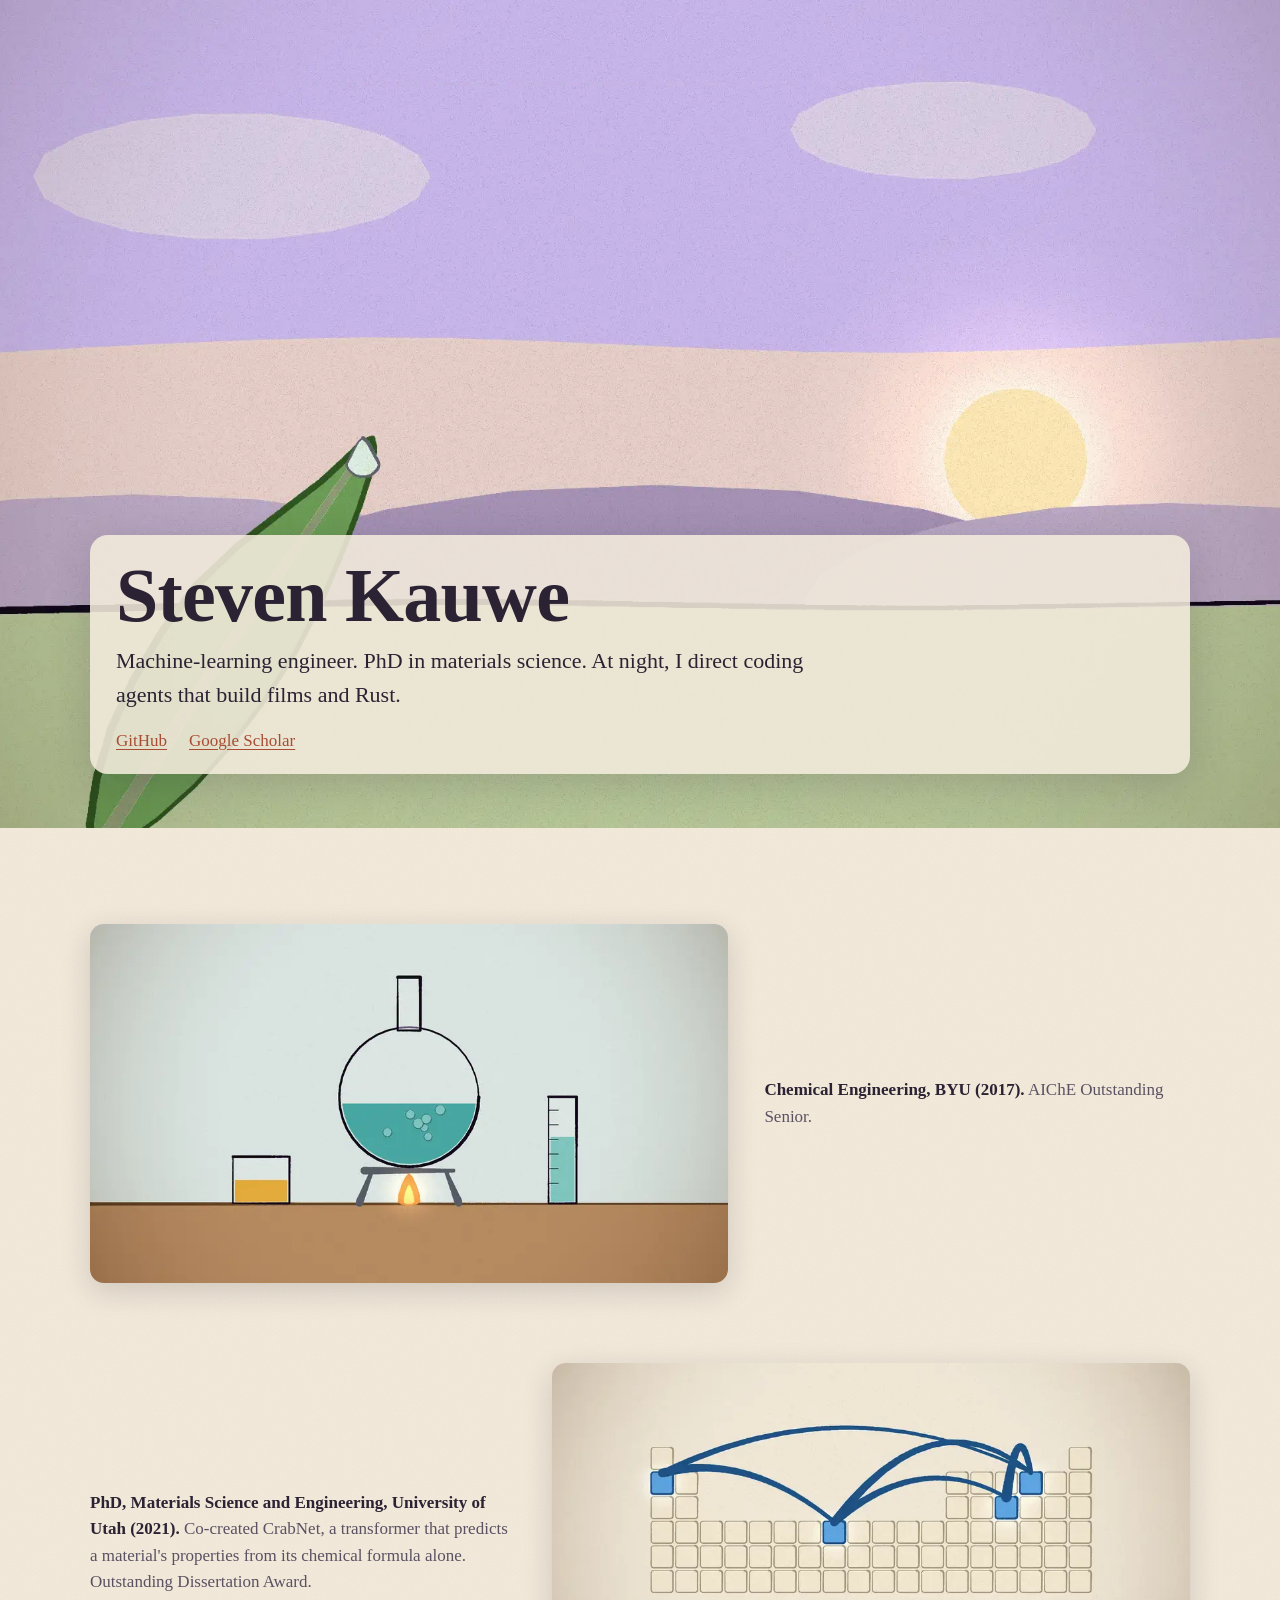
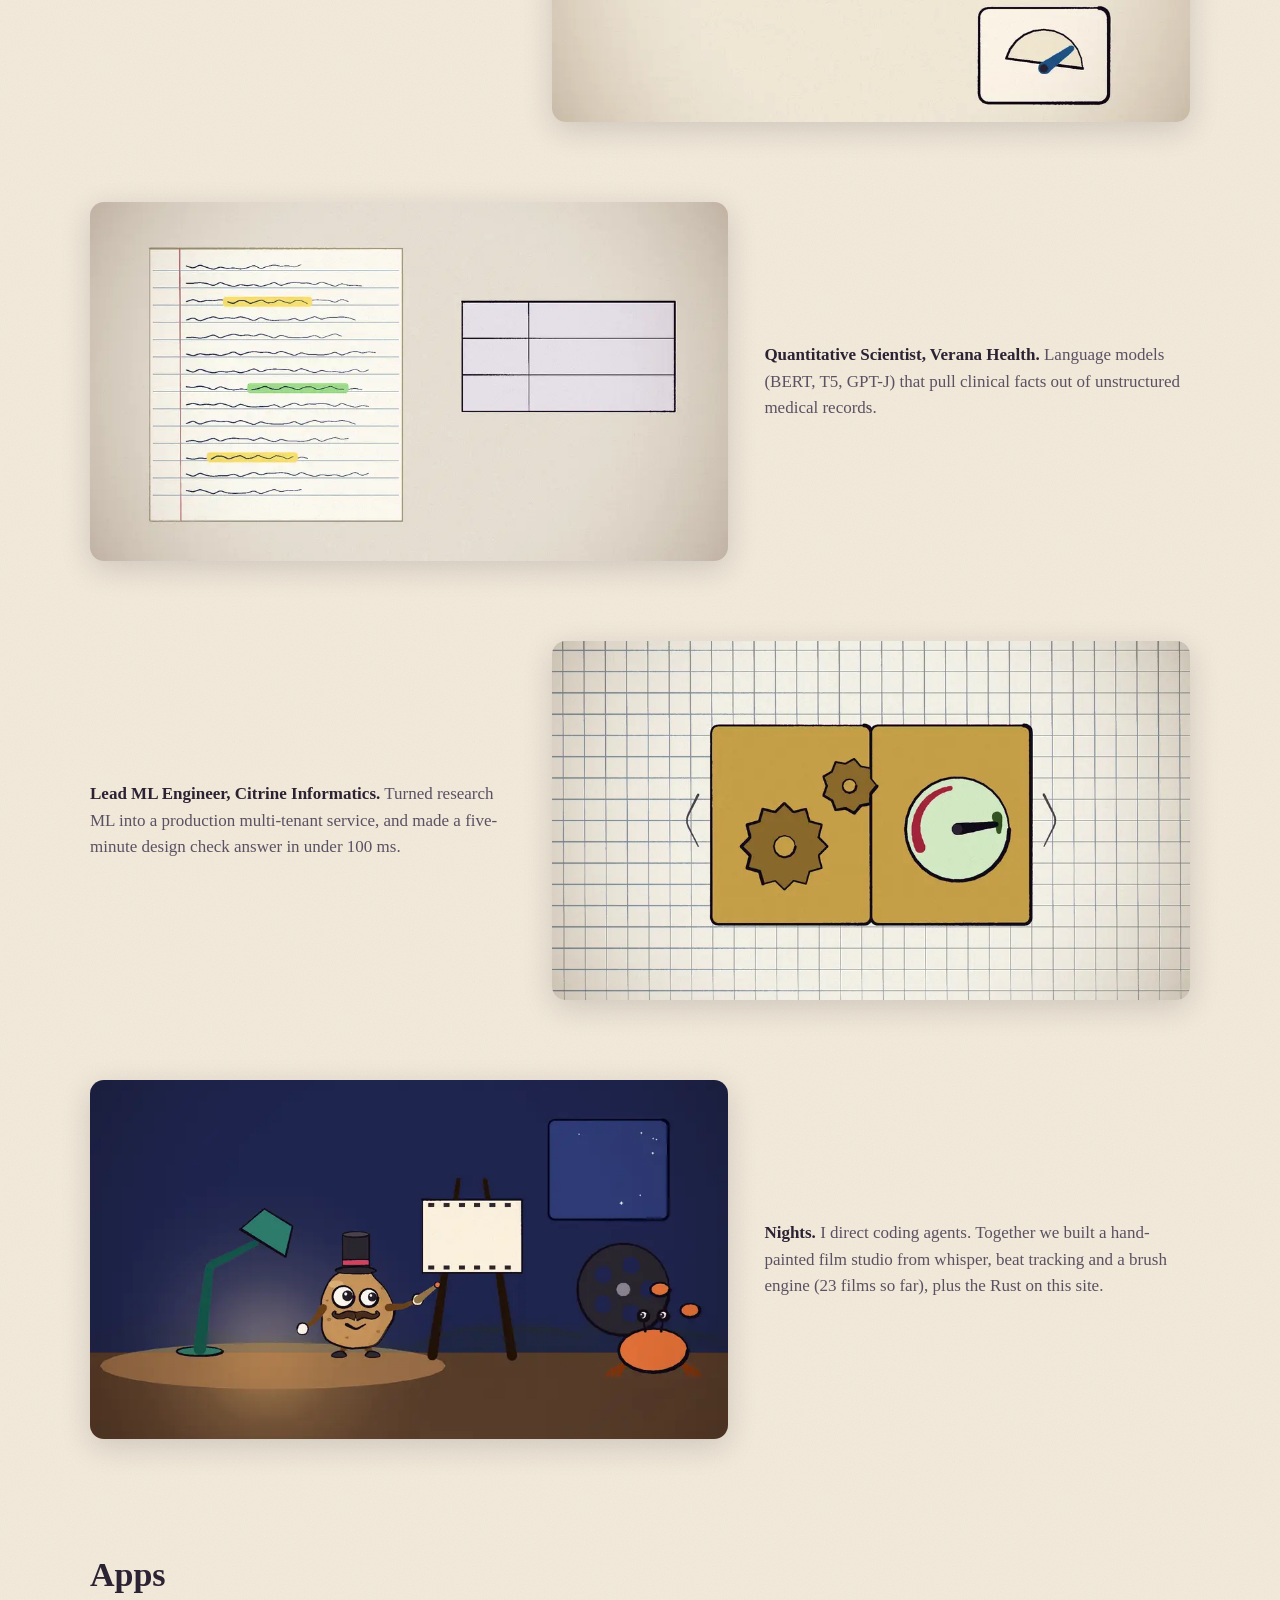
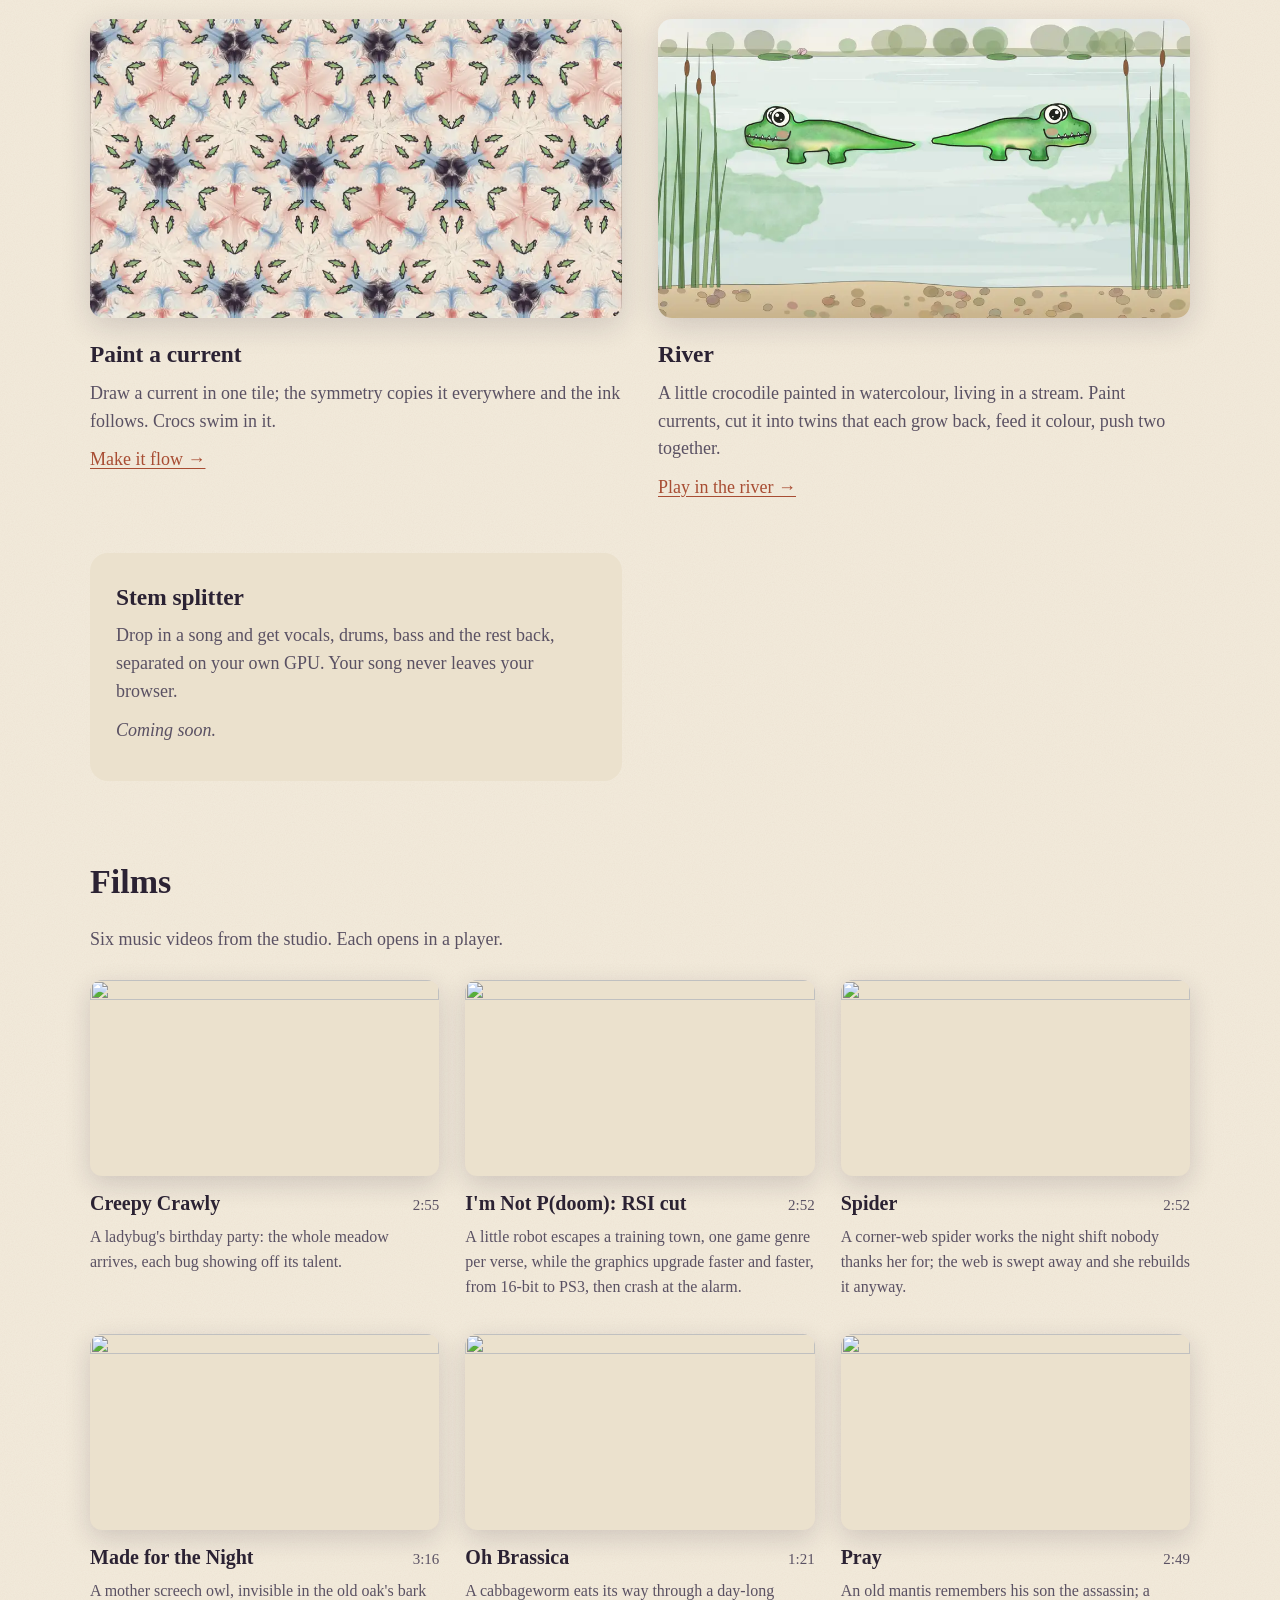
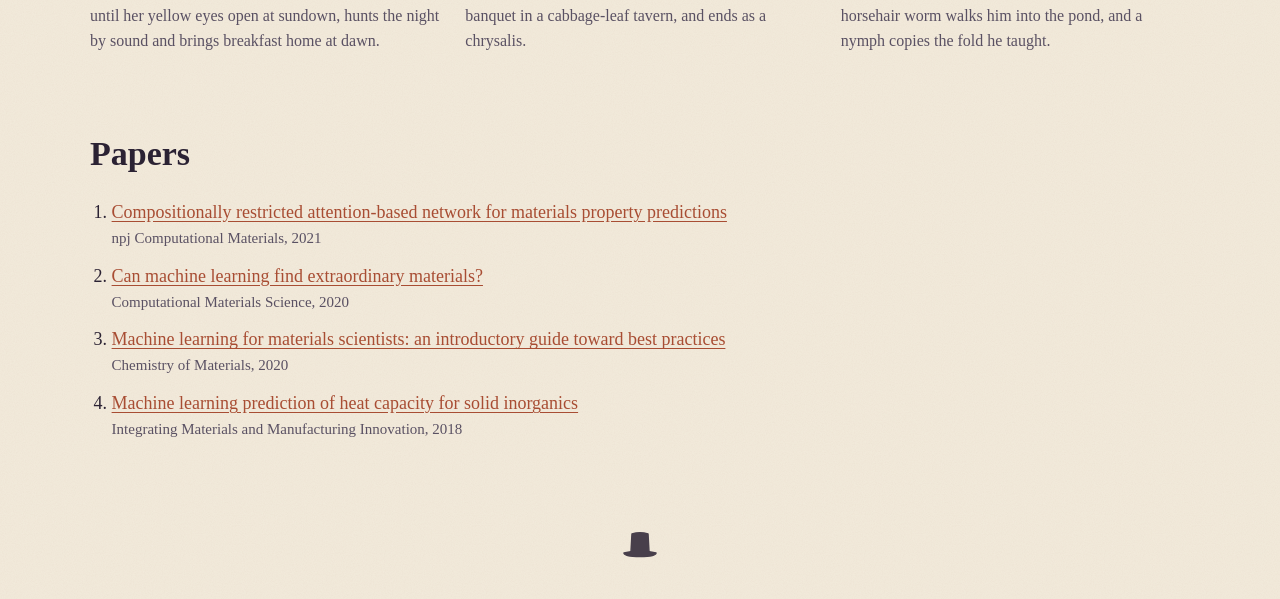
==== commit 40f6ab2e: "Apps: a River card between Flow and the stem splitter Same card as Flow's; its loop is lazy like the" ====
--- a/index.html
+++ b/index.html
@@ -66,6 +66,13 @@
           <p><a href="escher/">Make it flow →</a></p>
         </article>
 
+        <article class="app" id="river" aria-labelledby="river-h">
+          <a class="app-pic" href="river/" tabindex="-1" aria-hidden="true"><img class="loop" data-loop="river/river-loop.webp" src="river/card-still.webp" width="960" height="540" loading="lazy" alt=""></a>
+          <h3 id="river-h"><a href="river/">River</a></h3>
+          <p>A little crocodile painted in watercolour, living in a stream. Paint currents, cut it into twins that each grow back, feed it colour, push two together.</p>
+          <p><a href="river/">Play in the river →</a></p>
+        </article>
+
         <article class="app" id="stems" aria-labelledby="stems-h">
           <h3 id="stems-h">Stem splitter</h3>
           <p>Drop in a song and get vocals, drums, bass and the rest back, separated on your own GPU. Your song never leaves your browser.</p>
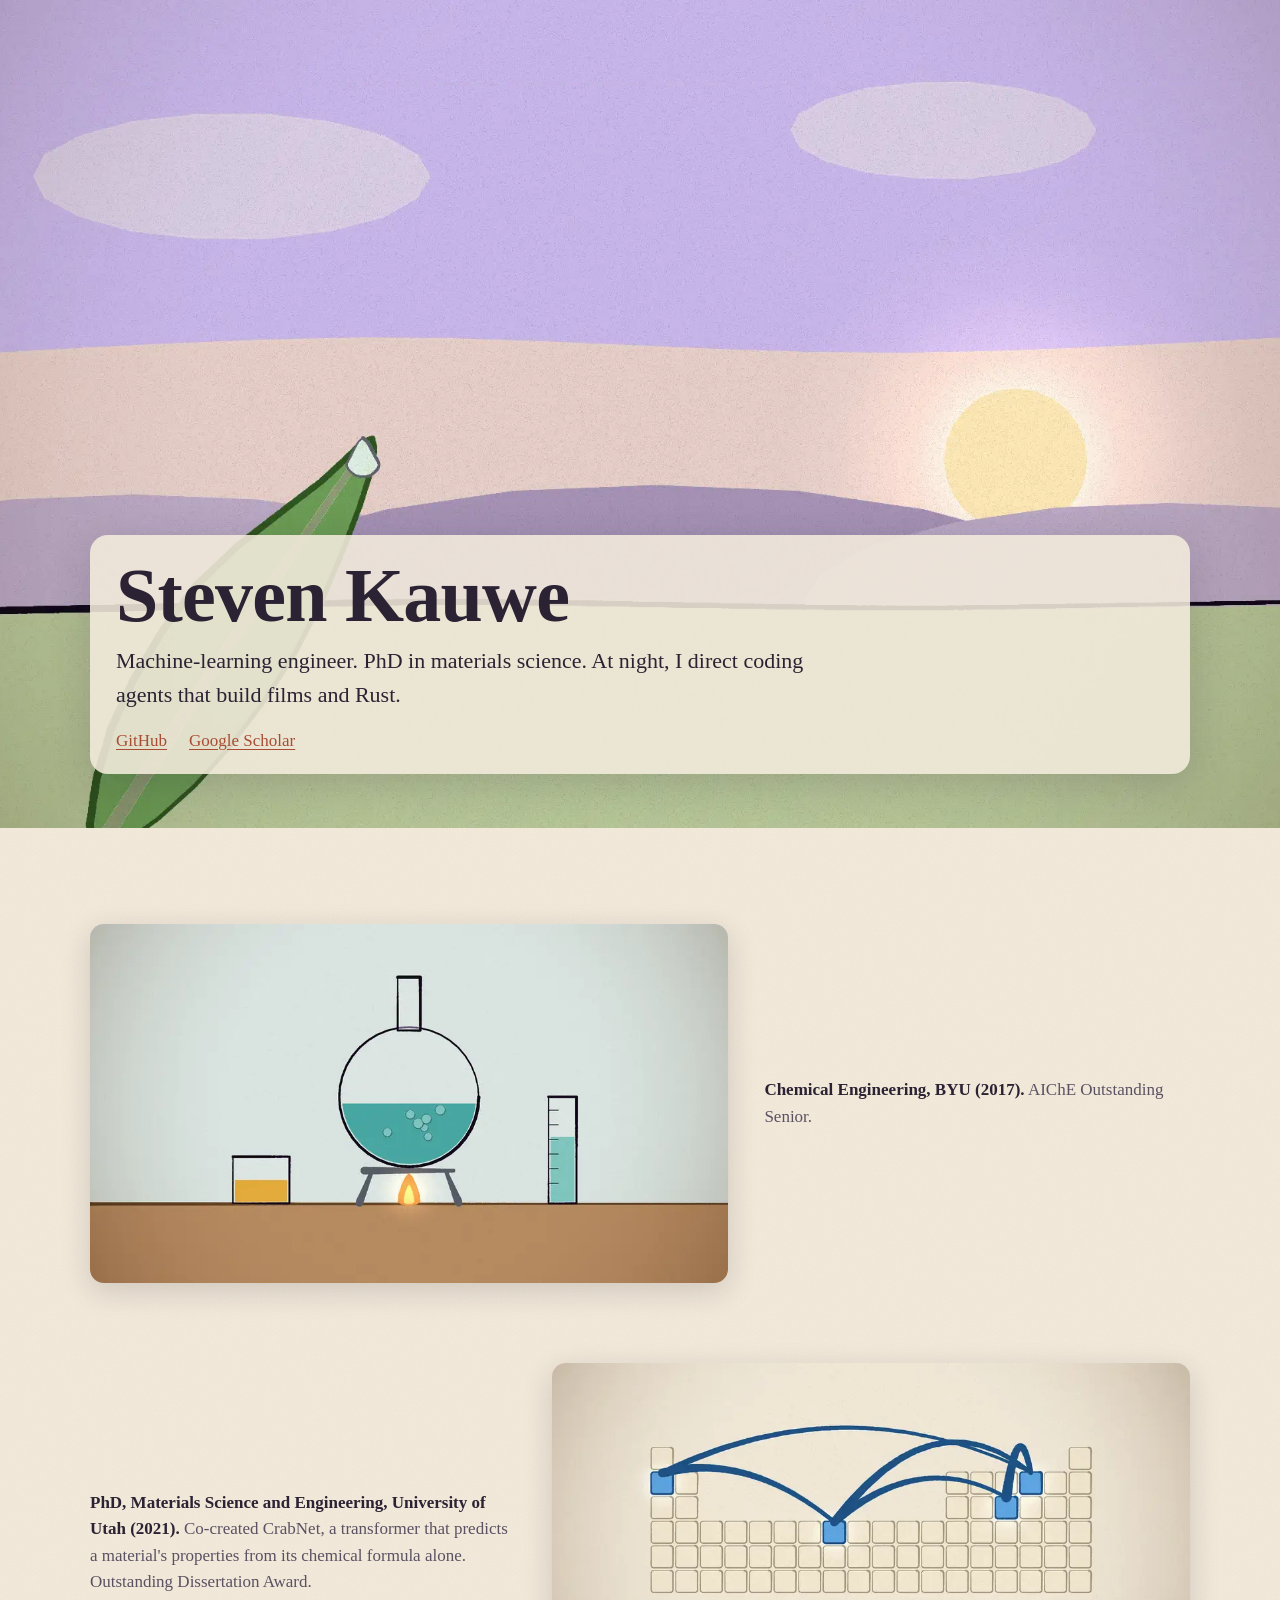
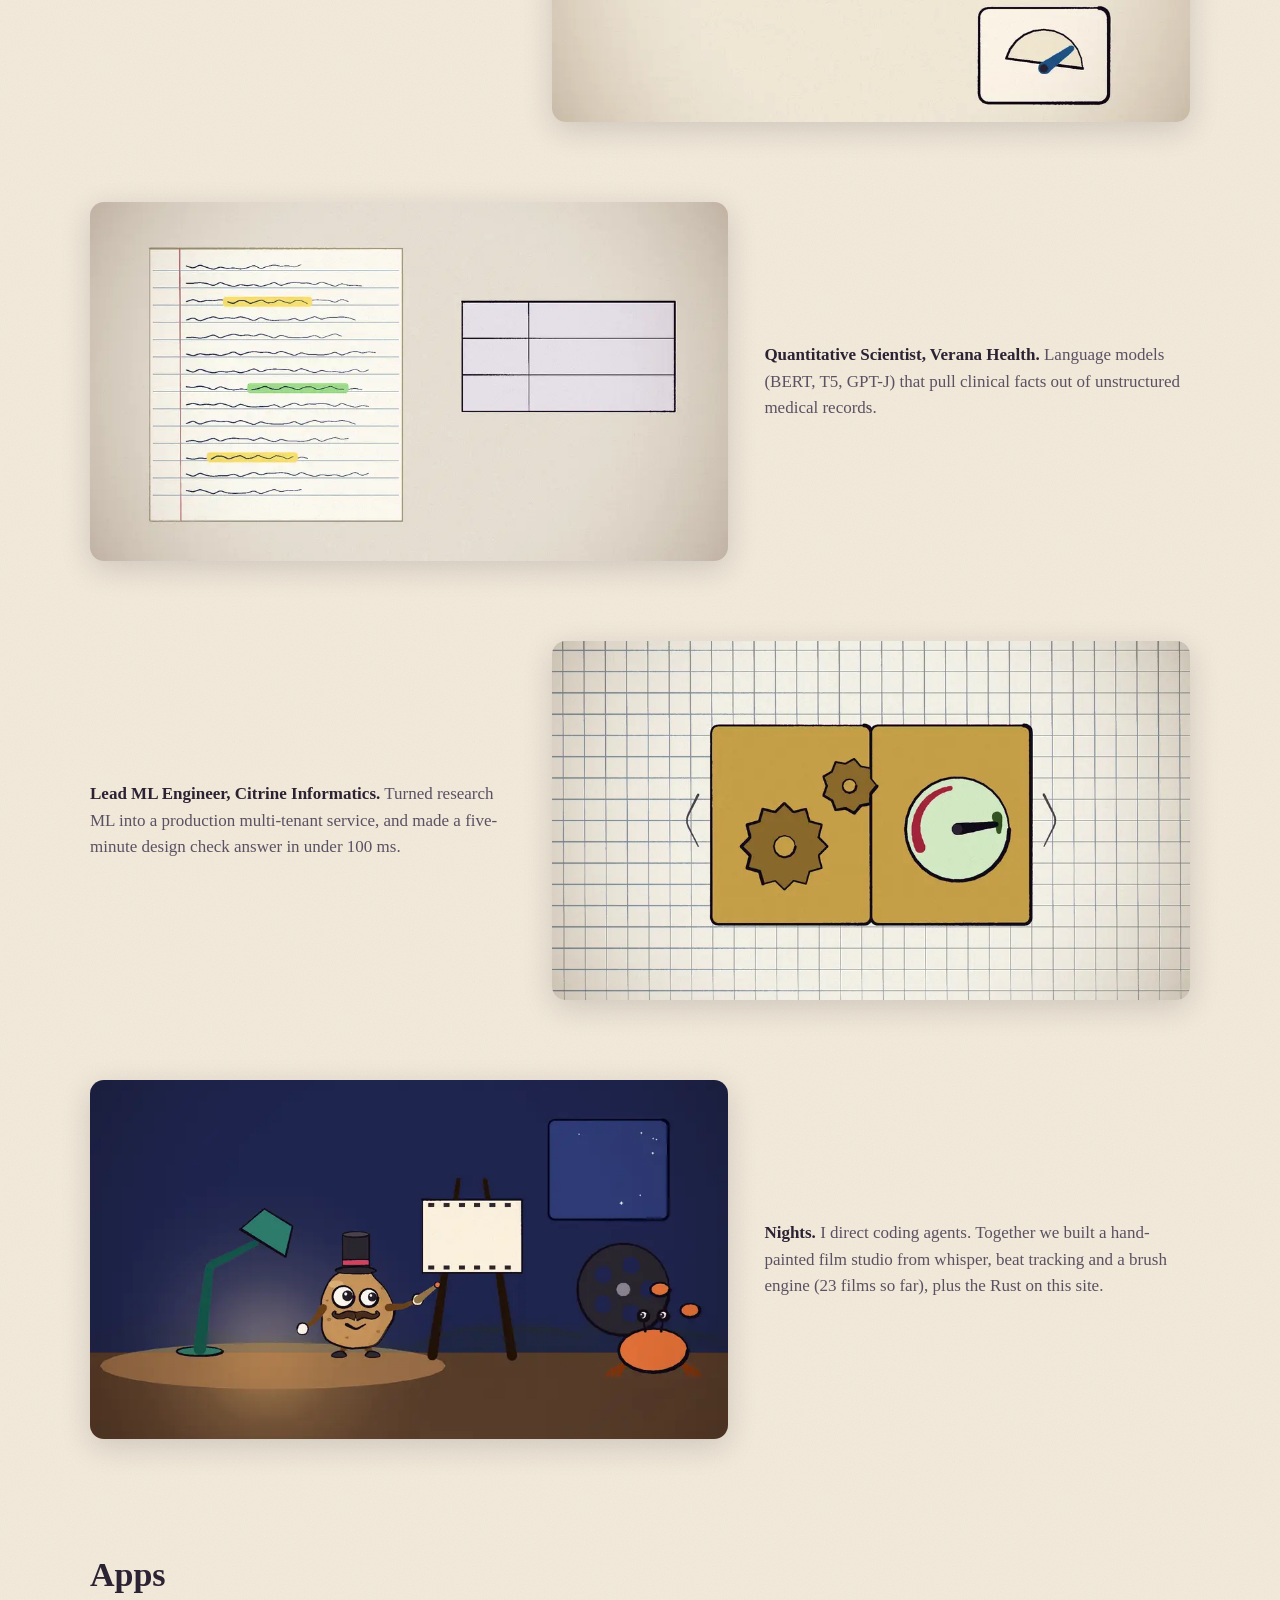
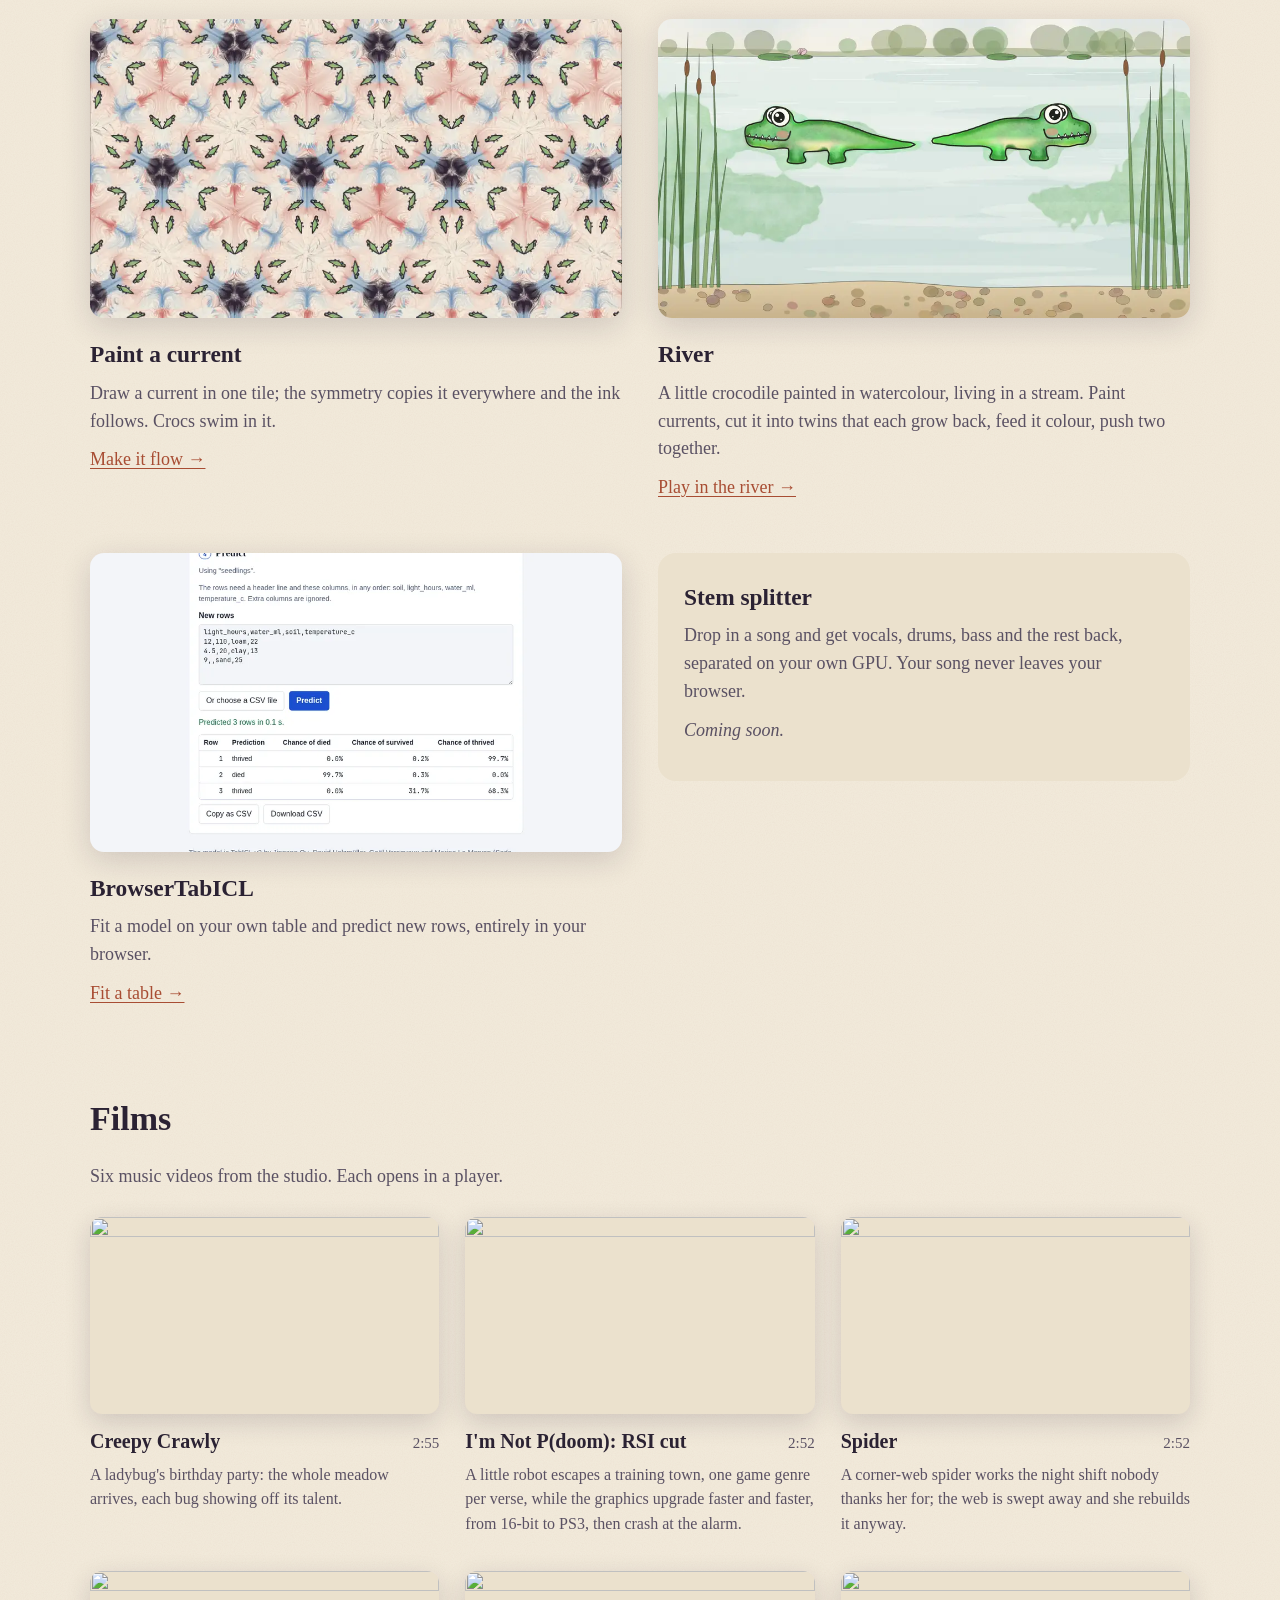
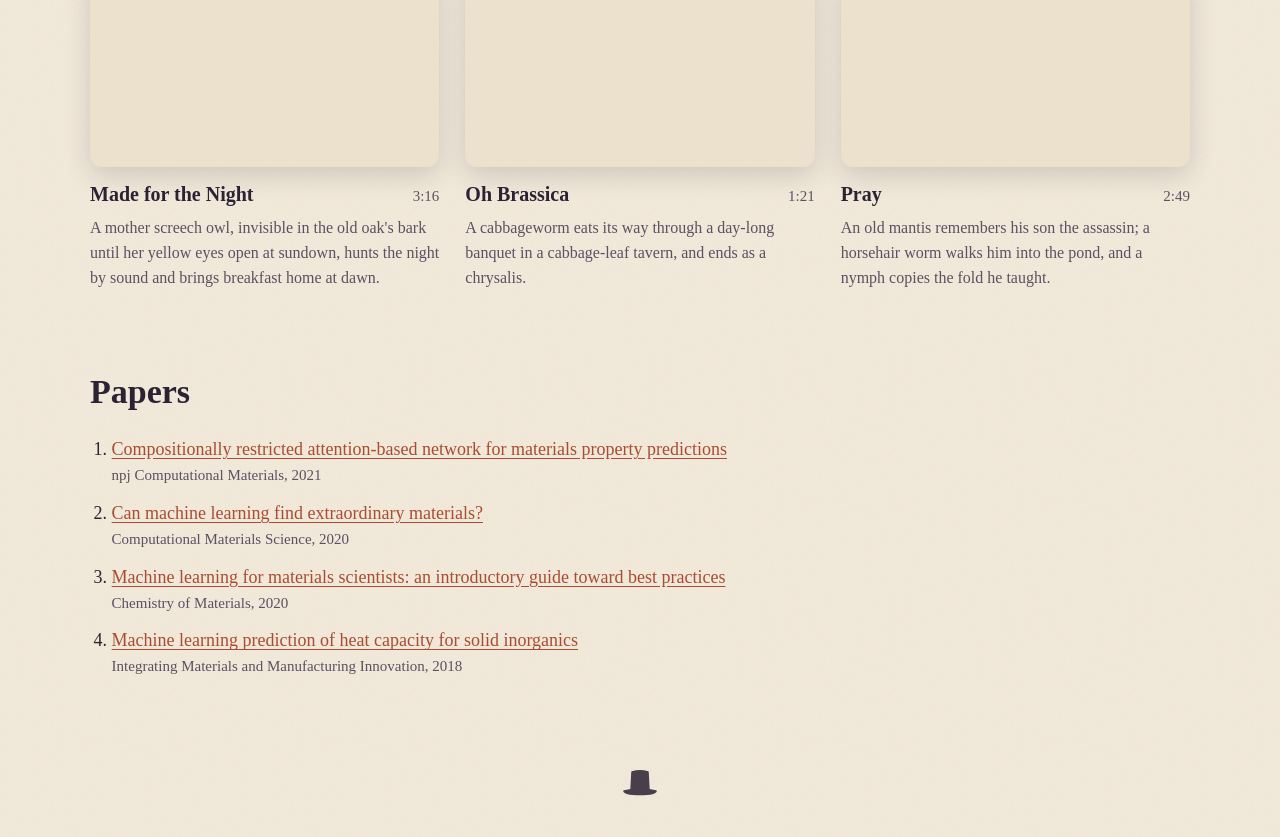
==== commit 1fa71725: "Apps: a BrowserTabICL card linking to /browsertabicl/, the project site of its own repo BrowserTabIC" ====
--- a/index.html
+++ b/index.html
@@ -73,6 +73,13 @@
           <p><a href="river/">Play in the river →</a></p>
         </article>
 
+        <article class="app" id="tabicl" aria-labelledby="tabicl-h">
+          <a class="app-pic" href="browsertabicl/" tabindex="-1" aria-hidden="true"><img src="img/apps/browsertabicl-still.webp" width="960" height="540" loading="lazy" alt=""></a>
+          <h3 id="tabicl-h"><a href="browsertabicl/">BrowserTabICL</a></h3>
+          <p>Fit a model on your own table and predict new rows, entirely in your browser.</p>
+          <p><a href="browsertabicl/">Fit a table →</a></p>
+        </article>
+
         <article class="app" id="stems" aria-labelledby="stems-h">
           <h3 id="stems-h">Stem splitter</h3>
           <p>Drop in a song and get vocals, drums, bass and the rest back, separated on your own GPU. Your song never leaves your browser.</p>
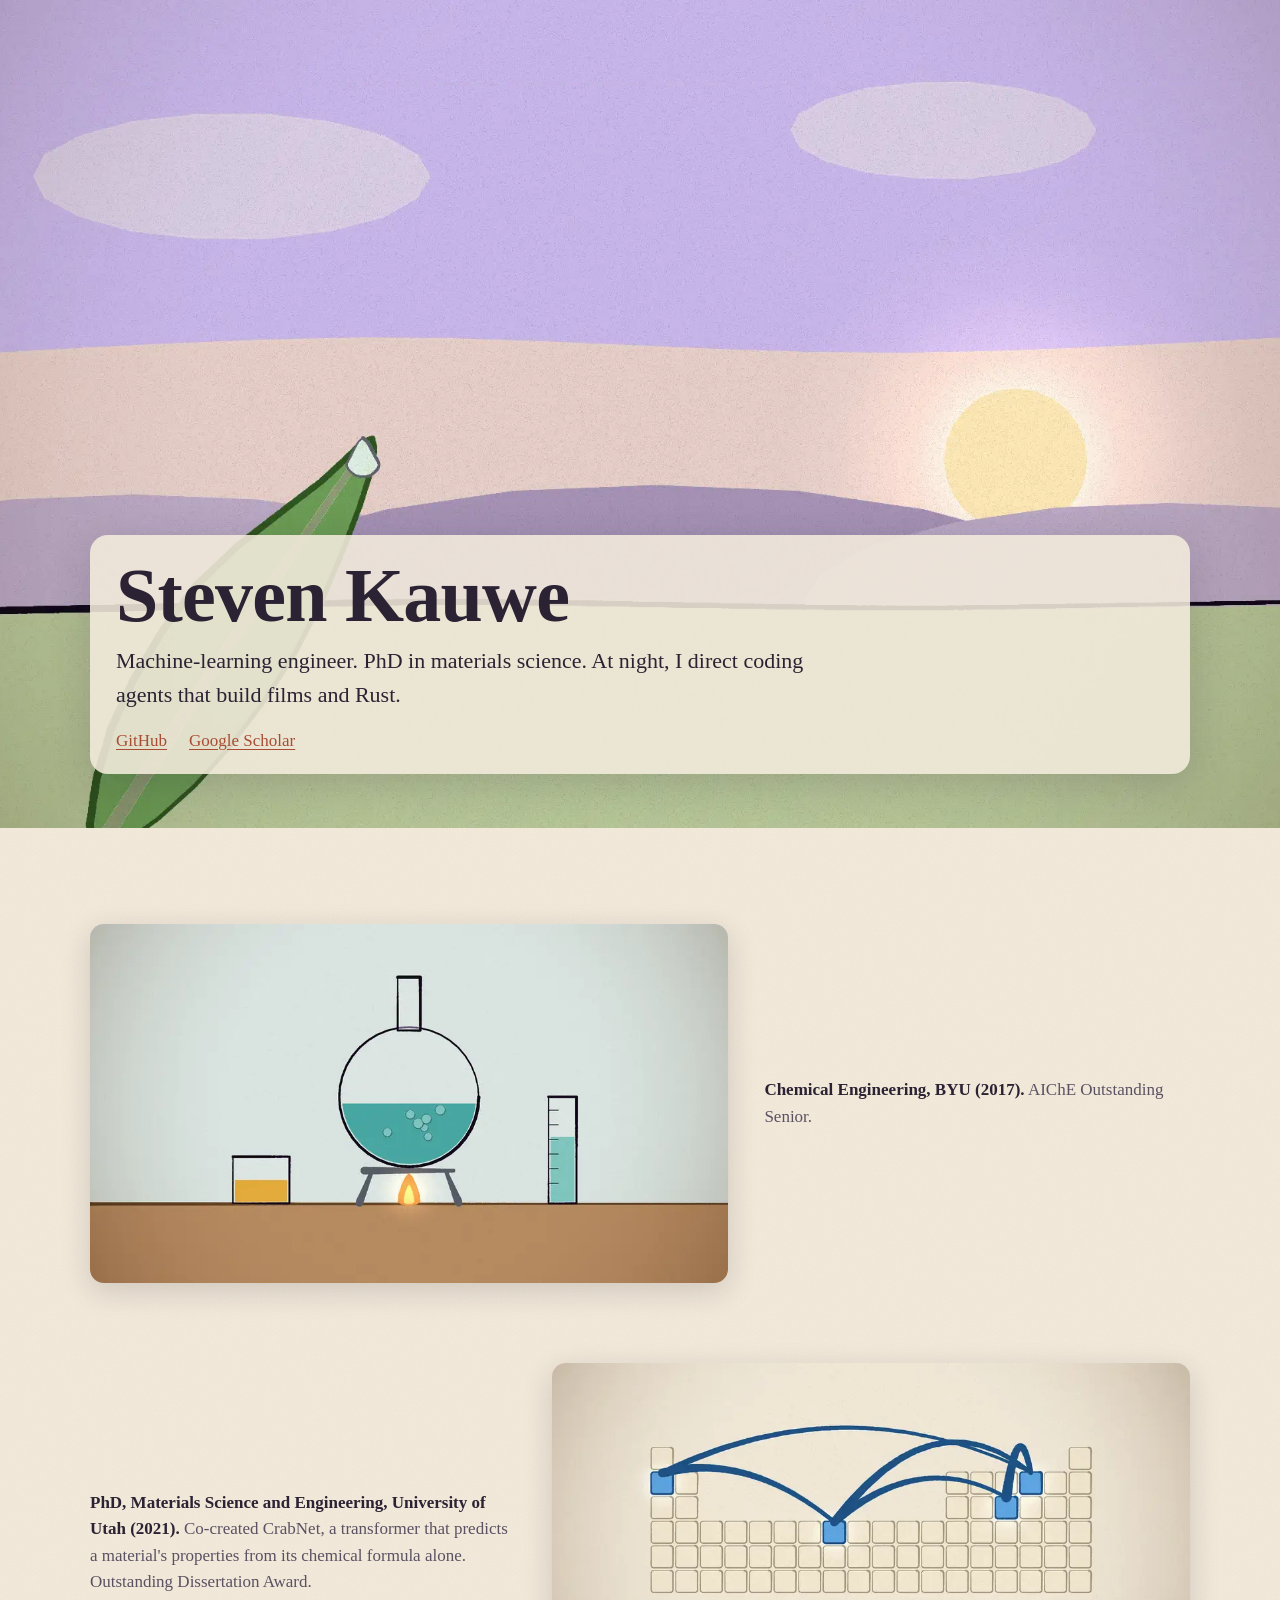
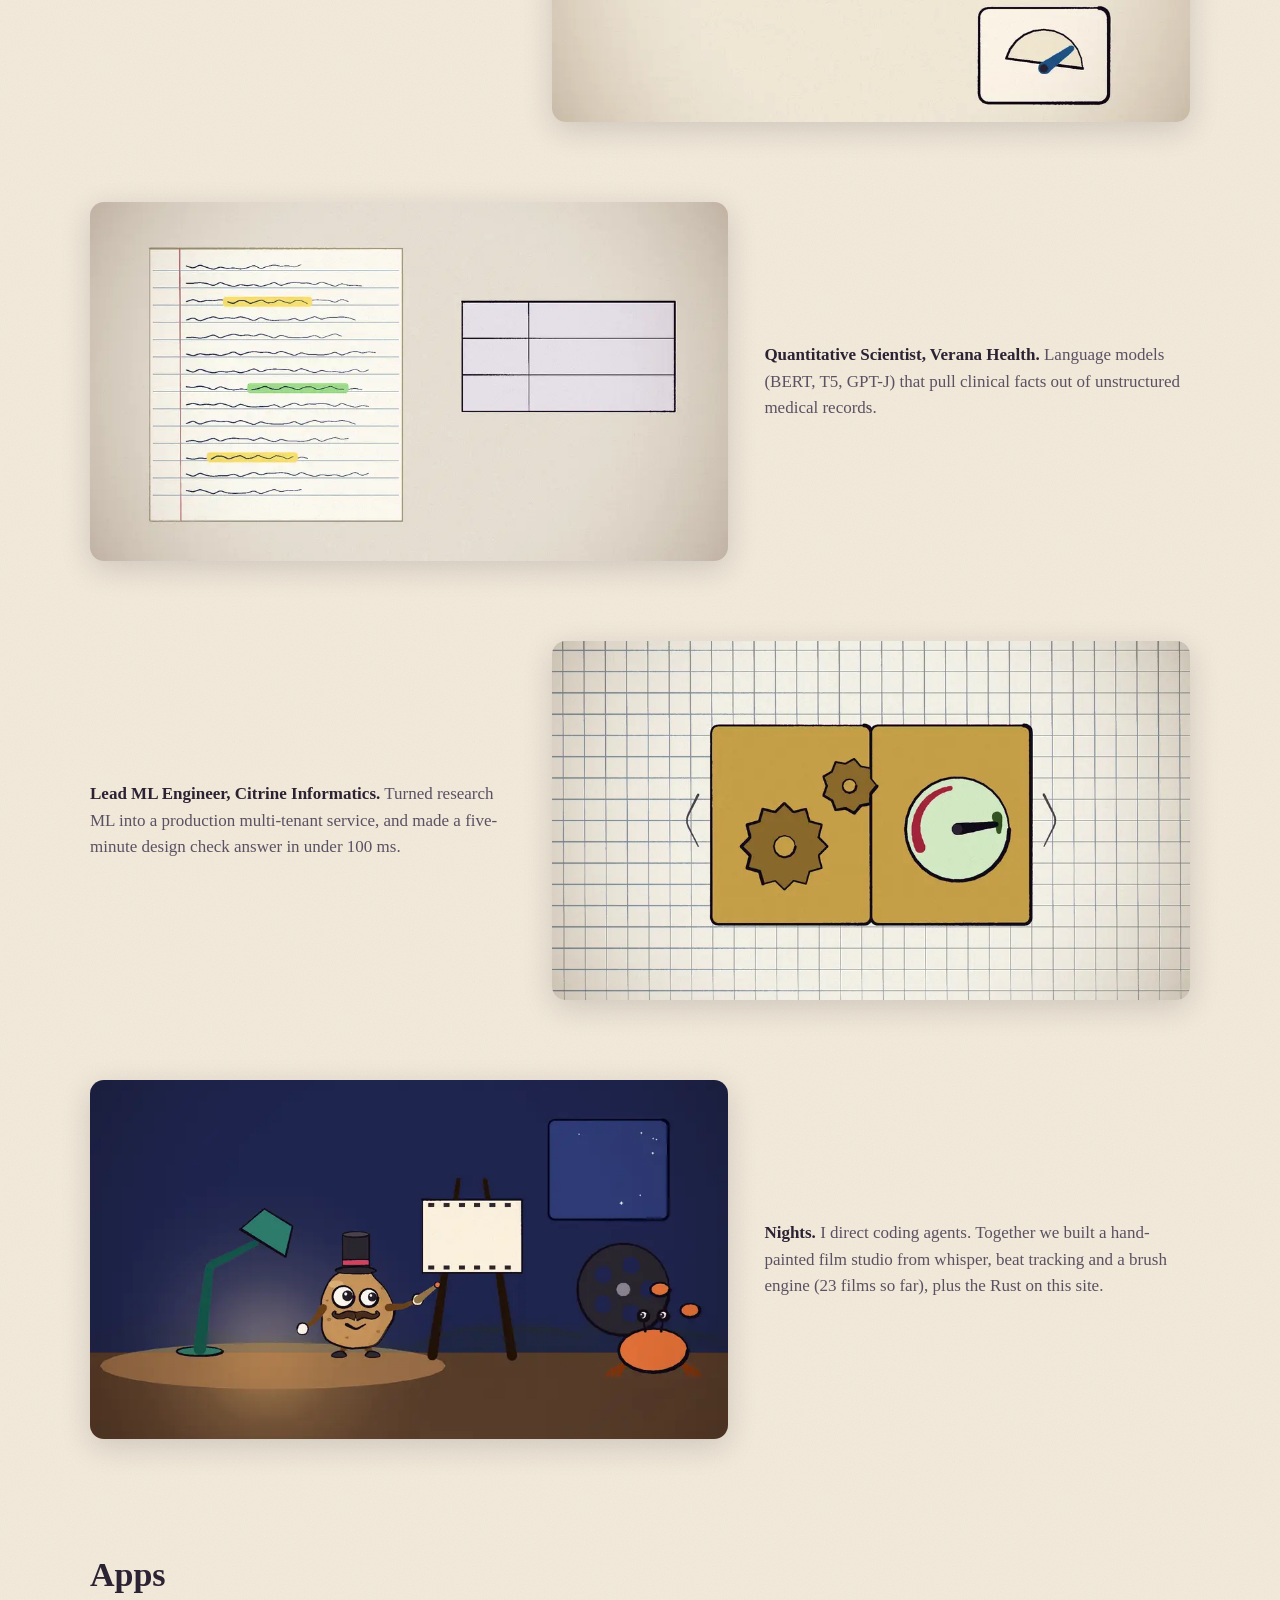
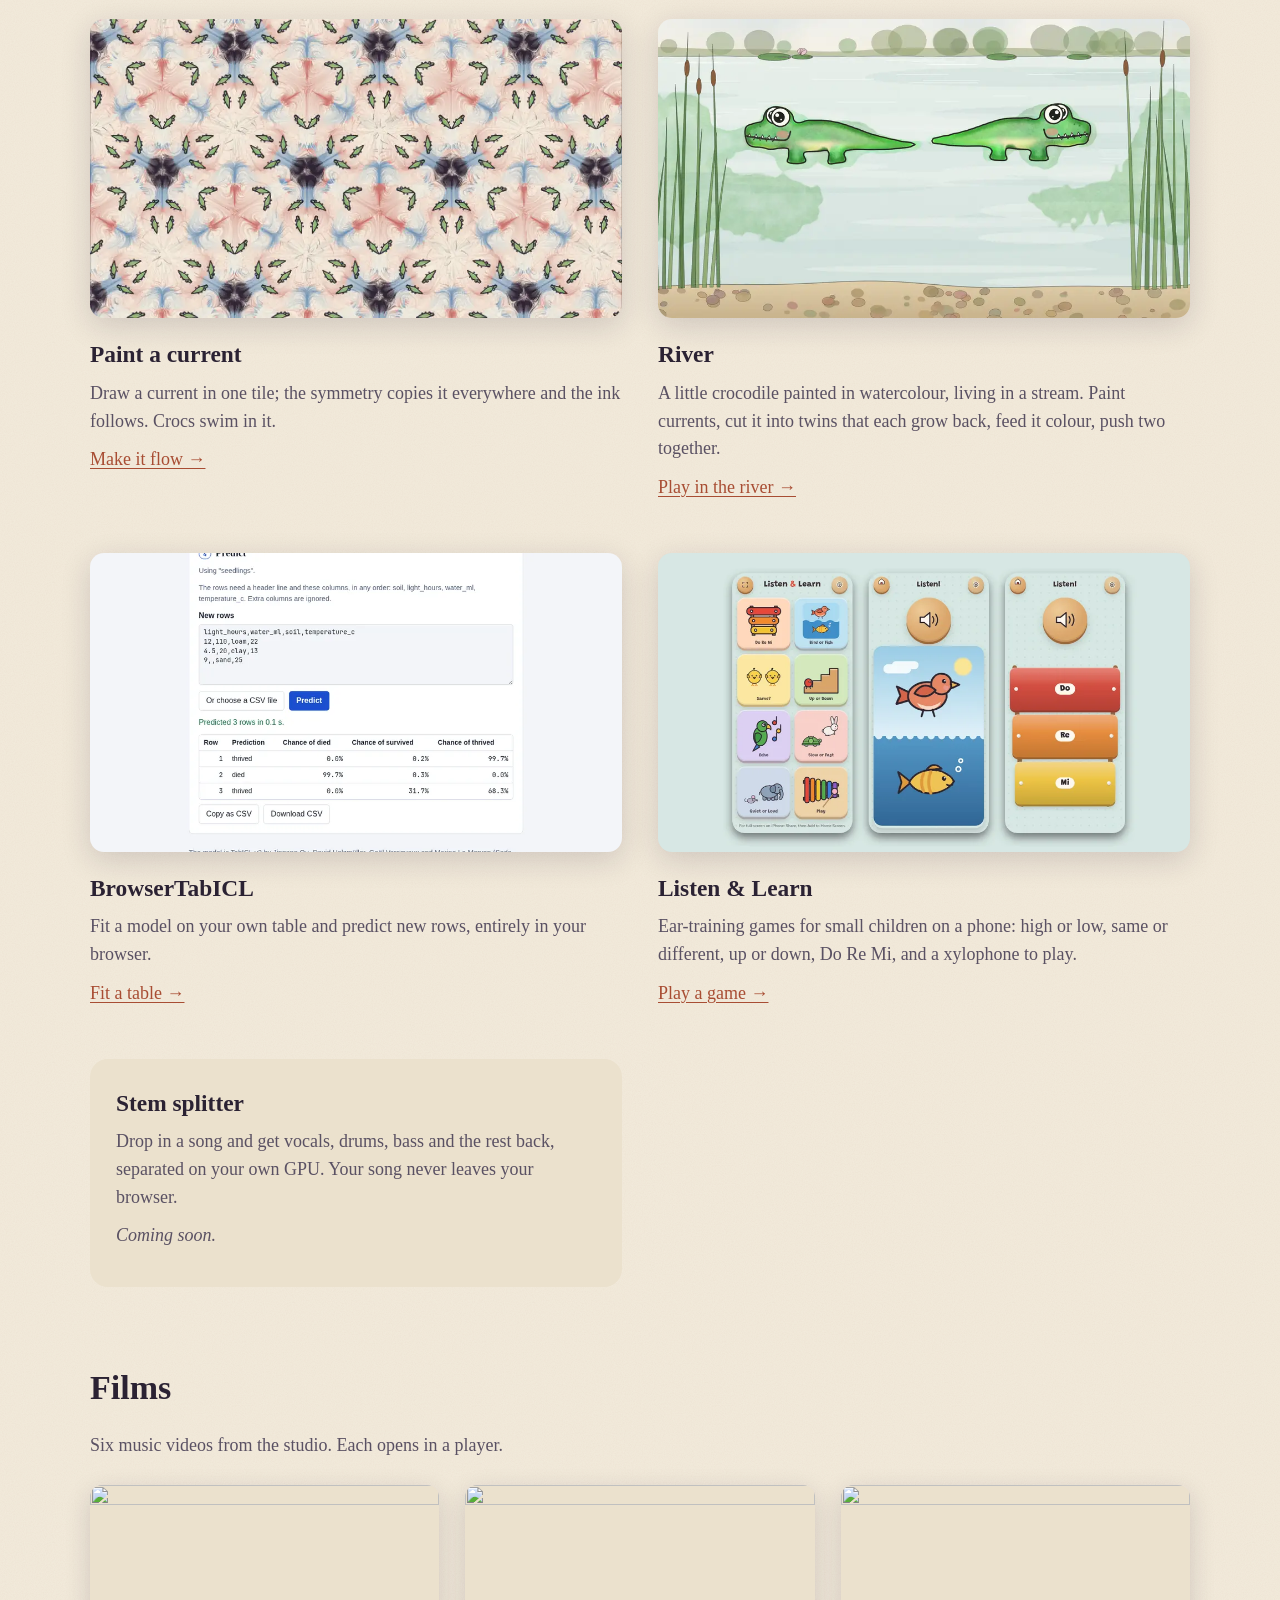
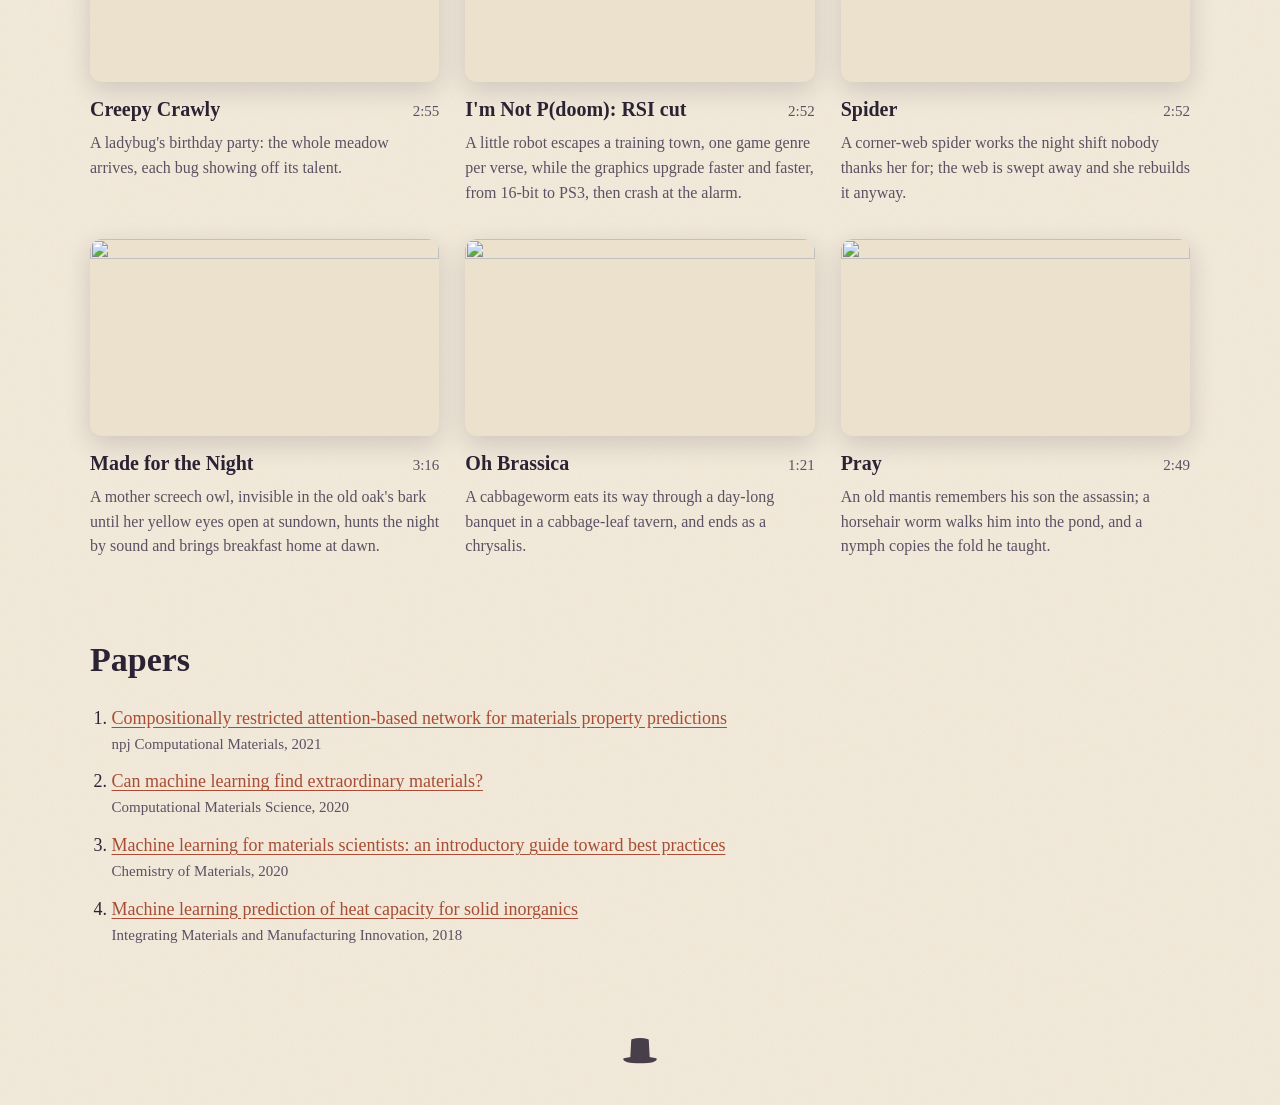
==== commit 8293b080: "Apps: a Listen & Learn card linking to /listen-and-learn/, served from its own repo Co-Authored-By: " ====
--- a/index.html
+++ b/index.html
@@ -74,10 +74,17 @@
         </article>
 
         <article class="app" id="tabicl" aria-labelledby="tabicl-h">
-          <a class="app-pic" href="browsertabicl/" tabindex="-1" aria-hidden="true"><img src="img/apps/browsertabicl-still.webp" width="960" height="540" loading="lazy" alt=""></a>
-          <h3 id="tabicl-h"><a href="browsertabicl/">BrowserTabICL</a></h3>
+          <a class="app-pic" href="tabicl-anywhere/" tabindex="-1" aria-hidden="true"><img src="img/apps/browsertabicl-still.webp" width="960" height="540" loading="lazy" alt=""></a>
+          <h3 id="tabicl-h"><a href="tabicl-anywhere/">BrowserTabICL</a></h3>
           <p>Fit a model on your own table and predict new rows, entirely in your browser.</p>
-          <p><a href="browsertabicl/">Fit a table →</a></p>
+          <p><a href="tabicl-anywhere/">Fit a table →</a></p>
+        </article>
+
+        <article class="app" id="listen" aria-labelledby="listen-h">
+          <a class="app-pic" href="listen-and-learn/" tabindex="-1" aria-hidden="true"><img src="img/apps/listen-and-learn-still.webp" width="960" height="540" loading="lazy" alt=""></a>
+          <h3 id="listen-h"><a href="listen-and-learn/">Listen &amp; Learn</a></h3>
+          <p>Ear-training games for small children on a phone: high or low, same or different, up or down, Do Re Mi, and a xylophone to play.</p>
+          <p><a href="listen-and-learn/">Play a game →</a></p>
         </article>
 
         <article class="app" id="stems" aria-labelledby="stems-h">
